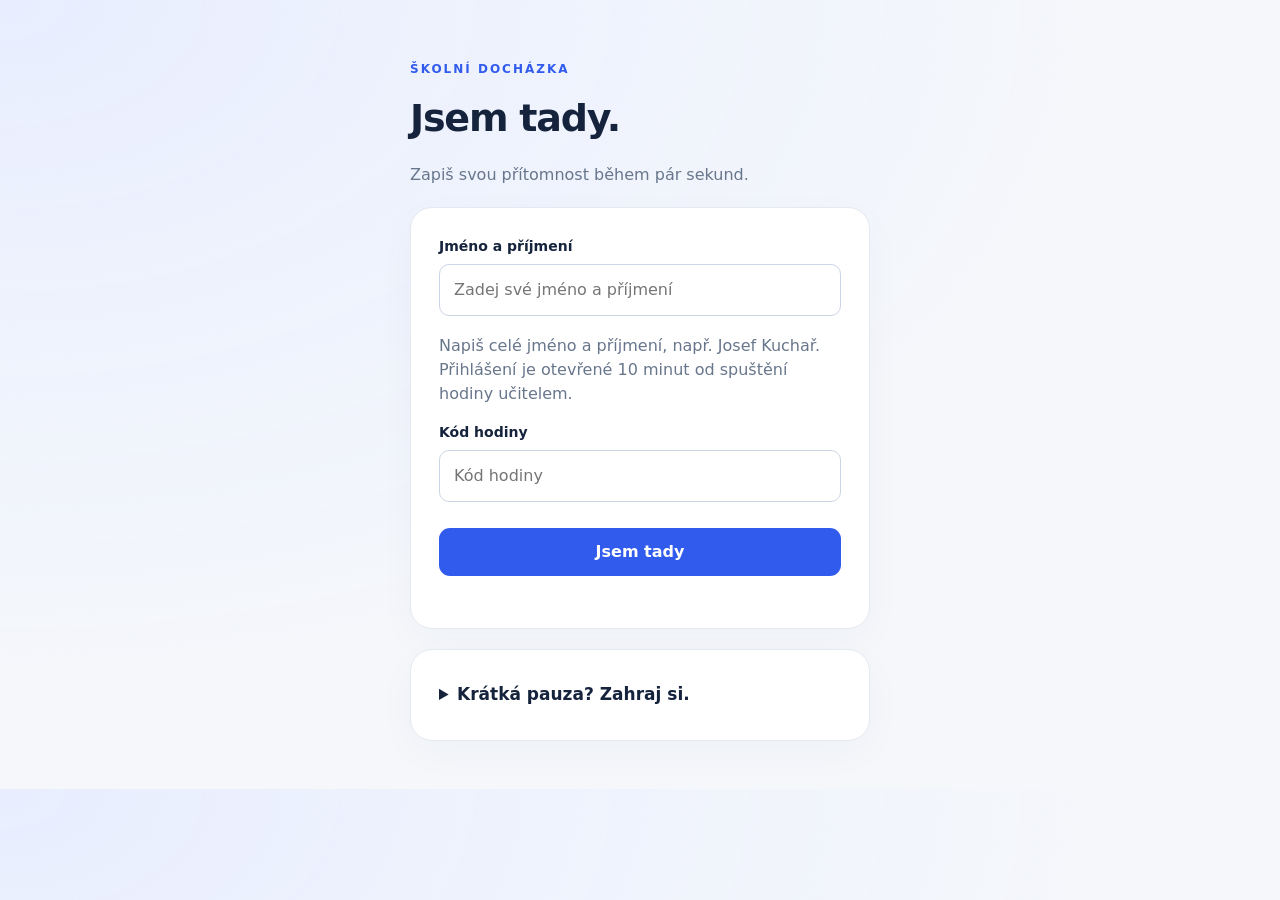
==== index.html @ fe0b7c7a "Add optional school IP restriction, teacher attendance edits, compact pagination and two more games" ====
<!DOCTYPE html>
<html lang="cs">
<head>
  <meta charset="UTF-8">
  <meta name="viewport" content="width=device-width, initial-scale=1.0">
  <title>Docházka</title>
  <link rel="stylesheet" href="/style.css">
  <style>body{max-width:500px}#btn{width:100%}</style>
</head>
<body>
  <p class="eyebrow">Školní docházka</p>
  <h1>Jsem tady.</h1>
  <p>Zapiš svou přítomnost během pár sekund.</p>
  <main class="card">
  
  <label for="name">Jméno a příjmení</label>
  <input type="text" id="name" placeholder="Zadej své jméno a příjmení" autocomplete="name" aria-describedby="name-help" required>
  <p id="name-help">Napiš celé jméno a příjmení, např. Josef Kuchař. Přihlášení je otevřené 10 minut od spuštění hodiny učitelem.</p>
  <label for="code">Kód hodiny</label>
  <input type="text" id="code" placeholder="Kód hodiny" required>
  <button id="btn" onclick="checkIn()">Jsem tady</button>
  
  <div id="message" role="status"></div>
  </main>

  <section class="card games-card">
    <details id="games-panel"><summary>Krátká pauza? Zahraj si.</summary>
      <p class="muted">Čtyři rychlé hry jen pro zábavu. Nejdřív nezapomeň zapsat docházku.</p>
      <div class="game-tabs" role="group" aria-label="Výběr minihry"><button id="reaction-tab" type="button" aria-pressed="true">⚡ Postřeh</button><button id="memory-tab" type="button" aria-pressed="false">🧩 Pexeso</button><button id="ttt-tab" type="button" aria-pressed="false">⭕ Piškvorky</button><button id="math-tab" type="button" aria-pressed="false">🔢 Počítání</button></div>
      <section id="reaction-game" aria-label="Postřeh">
        <p class="muted">Stiskni start. Počkej na zelenou a pak co nejrychleji klikni nebo stiskni mezerník na tlačítku.</p>
        <button id="reaction-target" class="reaction-target" type="button">Spustit postřeh</button>
        <p id="reaction-result" class="game-result" role="status">Jak rychlý máš postřeh?</p><p id="reaction-best" class="muted"></p>
      </section>
      <section id="memory-game" aria-label="Pexeso" hidden>
        <p class="muted">Najdi všech 6 dvojic. Zkus co nejméně tahů.</p>
        <div class="topbar"><p id="memory-score" class="muted" role="status"></p><button id="memory-reset" class="secondary" type="button">Nová hra</button></div>
        <div id="memory-board" class="memory-board"></div>
        <p id="memory-result" class="game-result" role="status"></p>
      </section>
      <section id="ttt-game" aria-label="Piškvorky" hidden>
        <p class="muted">Hraješ za X, počítač za O. Spoj tři značky v řadě, sloupci nebo diagonálně.</p>
        <p id="ttt-result" class="game-result" role="status">Jsi na tahu.</p>
        <div id="ttt-board" class="ttt-board" role="group" aria-label="Hrací pole piškvorek"></div>
        <button id="ttt-reset" class="secondary" type="button">Nové piškvorky</button>
      </section>
      <section id="math-game" aria-label="Počítání na čas" hidden>
        <p class="muted">Kolik příkladů zvládneš za 30 sekund? Sčítání, odčítání a malá násobilka.</p>
        <p id="math-score" class="math-game-score" role="status">Čas: 30 s · Body: 0</p>
        <button id="math-start" type="button">Spustit počítání</button>
        <div id="math-play" hidden><p id="math-question" class="math-question"></p><form id="math-form" class="math-form"><label for="math-answer" class="visually-hidden">Výsledek příkladu</label><input id="math-answer" type="number" inputmode="numeric" autocomplete="off" required><button type="submit">Odpovědět</button></form></div>
        <p id="math-result" class="game-result" role="status"></p>
      </section>
    </details>
  </section>
  <script src="/games.js" defer></script>
  <script>
    // Zkontroluj, jestli už se z tohoto počítače na aktuální kód zapsal
    function alreadyCheckedIn(code) {
      const saved = localStorage.getItem('dochazka_code');
      return saved === code.toUpperCase();
    }

    async function checkIn() {
      const name = document.getElementById('name').value.trim();
      const code = document.getElementById('code').value.trim().toUpperCase();
      const message = document.getElementById('message');
      const btn = document.getElementById('btn');

      if (!name || !code) {
        message.textContent = 'Vyplň jméno, příjmení a kód hodiny';
        message.style.color = 'red';
        return;
      }

      if (alreadyCheckedIn(code)) {
        message.textContent = 'Z tohoto počítače už jsi zapsán';
        message.style.color = 'orange';
        btn.disabled = true;
        return;
      }

      try {
        const res = await fetch('/api/checkin', {
          method: 'POST',
          headers: { 'Content-Type': 'application/json' },
          body: JSON.stringify({ name, code })
        });

        const data = await res.json();

        if (res.ok) {
          // Ulož, že z tohoto počítače už byl tento kód použit
          localStorage.setItem('dochazka_code', code);
          
          message.textContent = 'Úspěšně zapsáno!';
          message.style.color = 'green';
          btn.disabled = true;
        } else {
          message.textContent = data.error || 'Chyba';
          message.style.color = 'red';
        }
      } catch (err) {
        message.textContent = 'Chyba připojení';
        message.style.color = 'red';
      }
    }
  </script>
</body>
</html>
---- style.css ----
:root{color-scheme:light;--ink:#15233c;--muted:#68768c;--blue:#315bed;--line:#e4e9f2}*{box-sizing:border-box}body{font-family:Inter,system-ui,sans-serif;background:radial-gradient(ellipse at top left,#e8eeff,transparent 60%),#f5f7fb;color:var(--ink);max-width:920px;margin:0 auto;padding:48px 20px;line-height:1.5}h1{font-size:clamp(28px,5vw,38px);letter-spacing:-1.2px;margin:0 0 12px}h2{font-size:20px;margin:24px 0 16px}p{color:var(--muted)}.eyebrow{font-size:12px;font-weight:800;letter-spacing:2px;color:var(--blue);text-transform:uppercase}.card{background:#fff;border:1px solid var(--line);border-radius:22px;padding:28px;box-shadow:0 12px 40px #20356608;margin-top:20px}button{font:inherit;font-weight:650;padding:12px 20px;background:var(--blue);color:white;border:0;border-radius:11px;cursor:pointer;margin:8px 8px 8px 0;transition:background .15s}button:hover{background:#2547c5}button:disabled{background:#a7b2c8;cursor:wait}button.secondary{background:#edf1fa;color:var(--ink)}input{display:block;width:100%;font:inherit;padding:13px 14px;border:1px solid #ccd5e5;border-radius:10px;background:#fff;margin:7px 0 18px}input:focus{outline:3px solid #315bed25;border-color:var(--blue)}label{display:block;font-size:14px;font-weight:650;text-align:left}.muted{font-size:14px;color:var(--muted)}[hidden]{display:none!important}#auth-panel{max-width:480px;margin:24px auto}div#code{font-size:clamp(28px,6vw,44px);letter-spacing:5px;font-weight:800;color:var(--blue);overflow-wrap:anywhere;margin:12px 0}#countdown{display:inline-block;background:#edf2ff;color:#315bed;padding:8px 14px;border-radius:30px;font-weight:650;font-size:14px}table{width:100%;border-collapse:collapse;font-size:14px}th{text-transform:uppercase;font-size:11px;letter-spacing:1px;color:var(--muted);background:#f7f9fc}th,td{text-align:left;padding:14px 12px;border-bottom:1px solid var(--line)}.present{color:#087a52;font-weight:700}.absent{color:#8a6071}.table-wrap{overflow-x:auto}.topbar{display:flex;align-items:center;justify-content:space-between;gap:12px;flex-wrap:wrap}#message,#auth-message{margin-top:16px;font-weight:600}#error{color:#b91c1c}#invite-url{font-size:13px}a{color:var(--blue)}@media(max-width:520px){body{padding:24px 14px}.card{padding:20px;border-radius:16px}th,td{padding:12px 7px}button{max-width:100%}}
.stats{display:grid;grid-template-columns:repeat(3,minmax(0,1fr));gap:14px;margin-top:18px}.stat{padding:20px 24px;background:white;border:1px solid var(--line);border-radius:18px;display:flex;flex-direction:column;gap:4px}.stat span{font-size:13px;font-weight:650;color:var(--muted)}.stat strong{font-size:36px;line-height:1.3;letter-spacing:-1px}.stat small{font-size:12px;color:var(--muted)}.stat-green strong{color:#087a52}.stat-rose strong{color:#b6506c}.session-card{display:grid;grid-template-columns:1fr 1fr;gap:18px;align-items:center}.session-info .eyebrow{margin-top:0}.session-actions{padding-left:24px;border-left:1px solid var(--line)}.session-actions button{display:block}.session-actions .muted{font-size:12px}.session-card #error{grid-column:1/-1;margin:0}.attendance-progress{margin:24px 2px 0;font-size:13px;font-weight:650}progress{display:block;width:100%;height:9px;margin-top:10px;border:0;border-radius:20px;overflow:hidden;background:#e3e9f5;accent-color:var(--blue)}progress::-webkit-progress-bar{background:#e3e9f5;border-radius:20px}progress::-webkit-progress-value{background:var(--blue);border-radius:20px}progress::-moz-progress-bar{background:var(--blue)}summary{font-weight:700;cursor:pointer;padding:4px 0}details[open]>summary{margin-bottom:14px}#owner-tools{padding:16px 24px}.list-toolbar{display:flex;align-items:end;gap:16px;margin-top:24px;flex-wrap:wrap}.search-field{flex:1;min-width:180px}.search-field input{margin-bottom:0}.filters{display:flex;background:#f1f4fa;border-radius:12px;padding:4px;gap:2px}.filters button{background:transparent;color:var(--muted);margin:0;font-size:13px;padding:10px 13px;white-space:nowrap}.filters button[aria-pressed=true]{background:white;color:var(--blue);box-shadow:0 2px 6px #17284a12}.status-badge{padding:5px 10px;border-radius:20px;display:inline-block;font-size:12px;white-space:nowrap}.status-badge.present{background:#e7f7ef}.status-badge.absent{background:#fcf0f3}.empty-state{text-align:center;color:var(--muted);padding:32px}.game-tabs{display:flex;gap:8px;margin-bottom:12px}.game-tabs button{flex:1;background:#f1f4fa;color:var(--muted);margin-right:0;font-size:14px}.game-tabs button[aria-pressed=true]{background:var(--blue);color:white}.reaction-target{width:100%;min-height:120px;background:#edf1fa;color:var(--ink);font-size:18px;touch-action:manipulation}.reaction-target.waiting{background:#fff0dc;color:#925200}.reaction-target.ready{background:#078357;color:white}.reaction-target:focus-visible{outline:3px solid #315bed;outline-offset:3px}.game-result{font-weight:700;color:var(--ink)}.memory-board{display:grid;grid-template-columns:repeat(4,1fr);gap:8px}.memory-card{aspect-ratio:1;min-width:0;margin:0;padding:0;font-size:24px;background:#edf1fa;color:var(--blue);touch-action:manipulation}.memory-card.revealed{background:#e5ebff}.memory-card.matched{background:#e7f7ef;cursor:default;color:#087a52;opacity:1}.games-card summary{font-size:17px}.games-card .topbar button{font-size:12px}#result-count{font-size:12px}@media(max-width:600px){.stats{gap:8px}.stat{padding:14px 12px}.stat strong{font-size:28px}.stat small{display:none}.session-card{grid-template-columns:1fr}.session-actions{padding:0;border-left:0;border-top:1px solid var(--line)}.stat span{font-size:12px}.list-toolbar{gap:12px}.filters{width:100%}.filters button{flex:1}#last-updated{font-size:11px}}
.roster-number{display:inline-block;width:28px;font-size:11px;color:#8996ab;font-variant-numeric:tabular-nums}.roster-scroll{max-height:510px;border:1px solid var(--line);border-radius:12px}.roster-scroll th{position:sticky;top:0;z-index:1;background:#f3f6fc}.roster-scroll td{padding:8px 12px}.roster-scroll tr:nth-child(even){background:#fafbfe}.roster-scroll tr:hover{background:#f0f4ff}.roster-scroll td:first-child{font-weight:550}.roster-scroll button.status-badge{font:inherit;font-size:12px;font-weight:650;margin:0;padding:6px 12px;min-width:70px}.roster-scroll button.present:hover{background:#c7ecd9}.roster-scroll button.absent:hover{background:#f7dce5}.roster-scroll button:disabled{cursor:default;opacity:.65}.pagination{display:flex;align-items:center;justify-content:space-between;gap:12px;margin-top:14px;flex-wrap:wrap}.pagination label{display:flex;align-items:center;gap:8px;font-size:12px;color:var(--muted)}select{font:inherit;padding:8px;border:1px solid var(--line);border-radius:8px;background:white;color:var(--ink)}.pagination button{font-size:12px;padding:8px 10px}.checkbox-label{display:flex;align-items:flex-start;gap:10px;font-size:13px;font-weight:500}.checkbox-label input{width:18px;height:18px;flex-shrink:0;margin:2px 0}.network-address{display:flex;align-items:center;justify-content:space-between;gap:12px;border-top:1px solid var(--line)}.network-address code{overflow-wrap:anywhere;min-width:0}.network-address button{font-size:12px}.game-tabs{display:grid;grid-template-columns:1fr 1fr}.game-tabs button{margin:0}.ttt-board{display:grid;grid-template-columns:repeat(3,1fr);gap:8px;max-width:300px;margin:16px auto}.ttt-cell{aspect-ratio:1;font-size:32px;margin:0;padding:0;background:#edf1fa;color:var(--blue);touch-action:manipulation}.ttt-cell:disabled{background:#edf1fa;color:var(--blue);cursor:default}.ttt-cell.winner{background:#e7f7ef;color:#087a52}.math-question{font-size:32px;font-weight:750;color:var(--ink);text-align:center}.math-form{display:flex;gap:8px;align-items:center}.math-form input{margin:0;min-width:0}.math-form button{margin:0}.math-game-score{font-weight:650;color:var(--blue)}@media(max-width:520px){.roster-scroll td{padding:8px 7px;font-size:12px}.roster-number{width:21px}.roster-scroll th{font-size:10px;padding:10px 7px}.roster-scroll button.status-badge{min-width:62px;font-size:11px;padding:6px 8px}.pagination{gap:4px}.pagination button{margin-right:4px}.pagination #page-info{font-size:12px}}
.visually-hidden{position:absolute;width:1px;height:1px;padding:0;overflow:hidden;clip:rect(0,0,0,0);white-space:nowrap;border:0}
body.teacher-page{max-width:1100px;padding-top:26px}.teacher-page h1{font-size:clamp(25px,4vw,32px);margin-bottom:8px}.teacher-page>.eyebrow{margin-bottom:8px}.teacher-page>.eyebrow+h1+p{margin-top:0;font-size:14px}.teacher-page .stats{margin-top:10px}.teacher-page .stat{padding:13px 20px;gap:1px}.teacher-page .stat strong{font-size:29px}.teacher-page .card{margin-top:16px;padding:20px}.teacher-page .session-card{gap:10px}.teacher-page .session-actions p{margin-top:7px;margin-bottom:7px}.teacher-page div#code{font-size:34px;margin:5px 0}.teacher-page .attendance-progress{margin-top:16px}.teacher-page .list-toolbar{margin-top:16px}.teacher-page .topbar h2{margin:0 0 5px}.teacher-page #manual-status{font-size:12px}.teacher-page #network-tools,.teacher-page #owner-tools{padding:14px 20px}
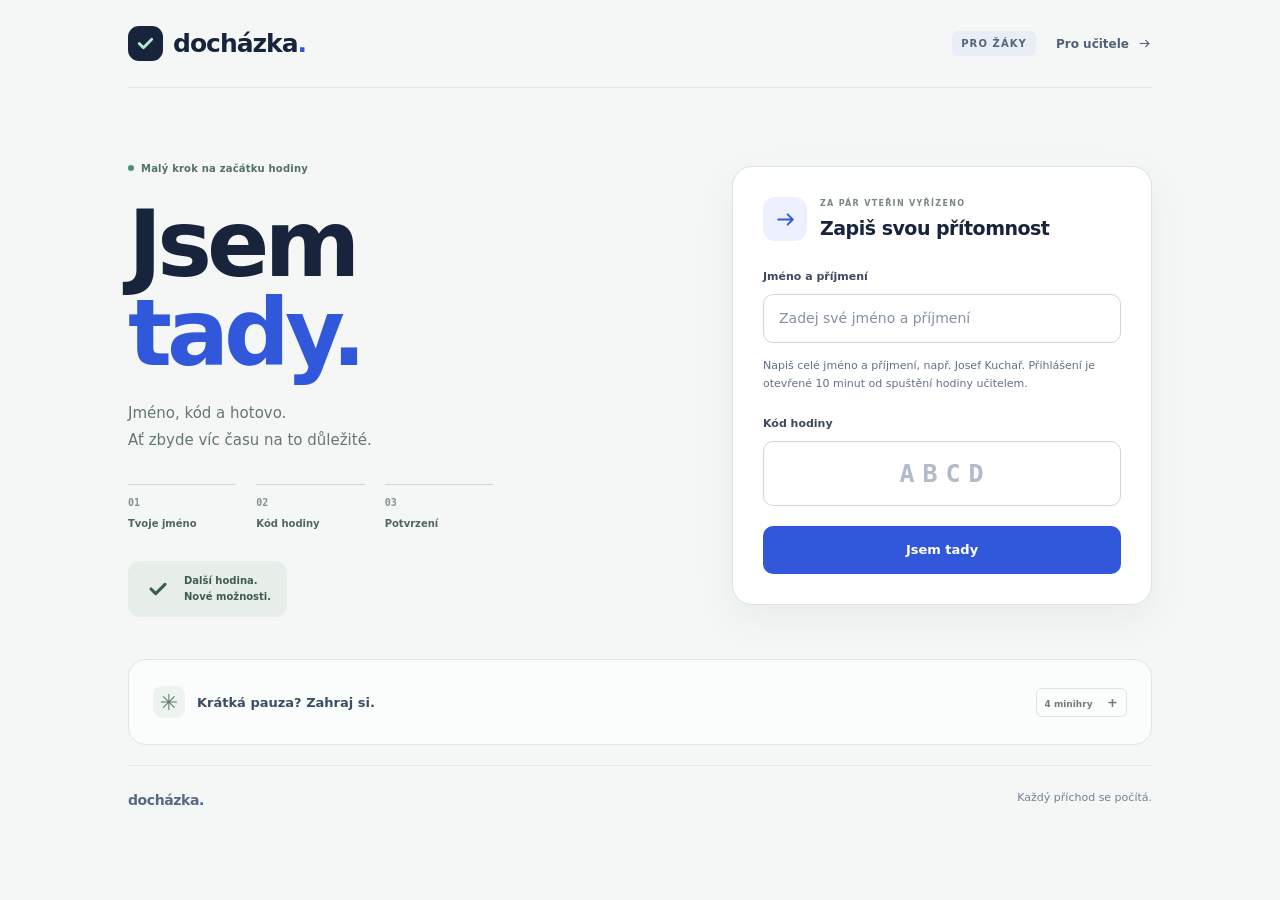
==== commit 8b7e0b28: "Redesign attendance pages with a compact teacher workspace and lightweight student layout" ====
--- a/index.html
+++ b/index.html
@@ -5,26 +5,33 @@
   <meta name="viewport" content="width=device-width, initial-scale=1.0">
   <title>Docházka</title>
   <link rel="stylesheet" href="/style.css">
-  <style>body{max-width:500px}#btn{width:100%}</style>
 </head>
-<body>
-  <p class="eyebrow">Školní docházka</p>
-  <h1>Jsem tady.</h1>
-  <p>Zapiš svou přítomnost během pár sekund.</p>
-  <main class="card">
+<body class="student-page">
+<header class="site-header"><a class="brand" href="/" aria-label="Docházka – úvod"><span class="brand-mark"><svg viewBox="0 0 24 24" fill="none" aria-hidden="true"><path d="m6 12 4 4 8-8" stroke="currentColor" stroke-width="2.7" stroke-linecap="round" stroke-linejoin="round"/></svg></span><span>docházka<span class="brand-dot">.</span></span></a><div class="header-meta"><span class="mode-tag">Pro žáky</span><a class="header-link" href="/admin">Pro učitele<svg viewBox="0 0 24 24" fill="none" aria-hidden="true"><path d="M5 12h14m-5-5 5 5-5 5" stroke="currentColor" stroke-width="1.8" stroke-linecap="round" stroke-linejoin="round"/></svg></a></div></header>
+  <div class="student-layout">
+  <section class="student-intro" aria-labelledby="student-title">
+    <span class="intro-label"><span aria-hidden="true"></span>Malý krok na začátku hodiny</span>
+    <h1 id="student-title">Jsem<br><span>tady.</span></h1>
+    <p>Jméno, kód a hotovo.<br> Ať zbyde víc času na to důležité.</p>
+    <ol class="checkin-steps" aria-label="Jak se zapsat"><li><span>01</span>Tvoje jméno</li><li><span>02</span>Kód hodiny</li><li><span>03</span>Potvrzení</li></ol>
+    <div class="intro-sign" aria-hidden="true"><svg viewBox="0 0 24 24" fill="none" aria-hidden="true"><path d="m6 12 4 4 8-8" stroke="currentColor" stroke-width="2.7" stroke-linecap="round" stroke-linejoin="round"/></svg><span>Další hodina.<br>Nové možnosti.</span></div>
+  </section>
+  <main class="card checkin-card" aria-label="Zápis docházky">
+  <div class="form-heading"><span class="form-icon" aria-hidden="true"><svg viewBox="0 0 24 24" fill="none" aria-hidden="true"><path d="M5 12h14m-5-5 5 5-5 5" stroke="currentColor" stroke-width="1.8" stroke-linecap="round" stroke-linejoin="round"/></svg></span><div><p class="eyebrow">Za pár vteřin vyřízeno</p><h2>Zapiš svou přítomnost</h2></div></div>
   
   <label for="name">Jméno a příjmení</label>
   <input type="text" id="name" placeholder="Zadej své jméno a příjmení" autocomplete="name" aria-describedby="name-help" required>
   <p id="name-help">Napiš celé jméno a příjmení, např. Josef Kuchař. Přihlášení je otevřené 10 minut od spuštění hodiny učitelem.</p>
   <label for="code">Kód hodiny</label>
-  <input type="text" id="code" placeholder="Kód hodiny" required>
+  <input type="text" id="code" placeholder="ABCD" autocapitalize="characters" spellcheck="false" required>
   <button id="btn" onclick="checkIn()">Jsem tady</button>
   
   <div id="message" role="status"></div>
   </main>
+  </div>
 
   <section class="card games-card">
-    <details id="games-panel"><summary>Krátká pauza? Zahraj si.</summary>
+    <details id="games-panel"><summary><span class="games-summary-title"><span class="games-symbol" aria-hidden="true">✳</span><span>Krátká pauza? Zahraj si.</span></span><span class="games-count">4 minihry</span></summary>
       <p class="muted">Čtyři rychlé hry jen pro zábavu. Nejdřív nezapomeň zapsat docházku.</p>
       <div class="game-tabs" role="group" aria-label="Výběr minihry"><button id="reaction-tab" type="button" aria-pressed="true">⚡ Postřeh</button><button id="memory-tab" type="button" aria-pressed="false">🧩 Pexeso</button><button id="ttt-tab" type="button" aria-pressed="false">⭕ Piškvorky</button><button id="math-tab" type="button" aria-pressed="false">🔢 Počítání</button></div>
       <section id="reaction-game" aria-label="Postřeh">
@@ -53,6 +60,7 @@
       </section>
     </details>
   </section>
+  <footer class="site-footer"><span>docházka<span class="brand-dot">.</span></span><span>Každý příchod se počítá.</span></footer>
   <script src="/games.js" defer></script>
   <script>
     // Zkontroluj, jestli už se z tohoto počítače na aktuální kód zapsal
--- a/style.css
+++ b/style.css
@@ -1,5 +1 @@
-:root{color-scheme:light;--ink:#15233c;--muted:#68768c;--blue:#315bed;--line:#e4e9f2}*{box-sizing:border-box}body{font-family:Inter,system-ui,sans-serif;background:radial-gradient(ellipse at top left,#e8eeff,transparent 60%),#f5f7fb;color:var(--ink);max-width:920px;margin:0 auto;padding:48px 20px;line-height:1.5}h1{font-size:clamp(28px,5vw,38px);letter-spacing:-1.2px;margin:0 0 12px}h2{font-size:20px;margin:24px 0 16px}p{color:var(--muted)}.eyebrow{font-size:12px;font-weight:800;letter-spacing:2px;color:var(--blue);text-transform:uppercase}.card{background:#fff;border:1px solid var(--line);border-radius:22px;padding:28px;box-shadow:0 12px 40px #20356608;margin-top:20px}button{font:inherit;font-weight:650;padding:12px 20px;background:var(--blue);color:white;border:0;border-radius:11px;cursor:pointer;margin:8px 8px 8px 0;transition:background .15s}button:hover{background:#2547c5}button:disabled{background:#a7b2c8;cursor:wait}button.secondary{background:#edf1fa;color:var(--ink)}input{display:block;width:100%;font:inherit;padding:13px 14px;border:1px solid #ccd5e5;border-radius:10px;background:#fff;margin:7px 0 18px}input:focus{outline:3px solid #315bed25;border-color:var(--blue)}label{display:block;font-size:14px;font-weight:650;text-align:left}.muted{font-size:14px;color:var(--muted)}[hidden]{display:none!important}#auth-panel{max-width:480px;margin:24px auto}div#code{font-size:clamp(28px,6vw,44px);letter-spacing:5px;font-weight:800;color:var(--blue);overflow-wrap:anywhere;margin:12px 0}#countdown{display:inline-block;background:#edf2ff;color:#315bed;padding:8px 14px;border-radius:30px;font-weight:650;font-size:14px}table{width:100%;border-collapse:collapse;font-size:14px}th{text-transform:uppercase;font-size:11px;letter-spacing:1px;color:var(--muted);background:#f7f9fc}th,td{text-align:left;padding:14px 12px;border-bottom:1px solid var(--line)}.present{color:#087a52;font-weight:700}.absent{color:#8a6071}.table-wrap{overflow-x:auto}.topbar{display:flex;align-items:center;justify-content:space-between;gap:12px;flex-wrap:wrap}#message,#auth-message{margin-top:16px;font-weight:600}#error{color:#b91c1c}#invite-url{font-size:13px}a{color:var(--blue)}@media(max-width:520px){body{padding:24px 14px}.card{padding:20px;border-radius:16px}th,td{padding:12px 7px}button{max-width:100%}}
-.stats{display:grid;grid-template-columns:repeat(3,minmax(0,1fr));gap:14px;margin-top:18px}.stat{padding:20px 24px;background:white;border:1px solid var(--line);border-radius:18px;display:flex;flex-direction:column;gap:4px}.stat span{font-size:13px;font-weight:650;color:var(--muted)}.stat strong{font-size:36px;line-height:1.3;letter-spacing:-1px}.stat small{font-size:12px;color:var(--muted)}.stat-green strong{color:#087a52}.stat-rose strong{color:#b6506c}.session-card{display:grid;grid-template-columns:1fr 1fr;gap:18px;align-items:center}.session-info .eyebrow{margin-top:0}.session-actions{padding-left:24px;border-left:1px solid var(--line)}.session-actions button{display:block}.session-actions .muted{font-size:12px}.session-card #error{grid-column:1/-1;margin:0}.attendance-progress{margin:24px 2px 0;font-size:13px;font-weight:650}progress{display:block;width:100%;height:9px;margin-top:10px;border:0;border-radius:20px;overflow:hidden;background:#e3e9f5;accent-color:var(--blue)}progress::-webkit-progress-bar{background:#e3e9f5;border-radius:20px}progress::-webkit-progress-value{background:var(--blue);border-radius:20px}progress::-moz-progress-bar{background:var(--blue)}summary{font-weight:700;cursor:pointer;padding:4px 0}details[open]>summary{margin-bottom:14px}#owner-tools{padding:16px 24px}.list-toolbar{display:flex;align-items:end;gap:16px;margin-top:24px;flex-wrap:wrap}.search-field{flex:1;min-width:180px}.search-field input{margin-bottom:0}.filters{display:flex;background:#f1f4fa;border-radius:12px;padding:4px;gap:2px}.filters button{background:transparent;color:var(--muted);margin:0;font-size:13px;padding:10px 13px;white-space:nowrap}.filters button[aria-pressed=true]{background:white;color:var(--blue);box-shadow:0 2px 6px #17284a12}.status-badge{padding:5px 10px;border-radius:20px;display:inline-block;font-size:12px;white-space:nowrap}.status-badge.present{background:#e7f7ef}.status-badge.absent{background:#fcf0f3}.empty-state{text-align:center;color:var(--muted);padding:32px}.game-tabs{display:flex;gap:8px;margin-bottom:12px}.game-tabs button{flex:1;background:#f1f4fa;color:var(--muted);margin-right:0;font-size:14px}.game-tabs button[aria-pressed=true]{background:var(--blue);color:white}.reaction-target{width:100%;min-height:120px;background:#edf1fa;color:var(--ink);font-size:18px;touch-action:manipulation}.reaction-target.waiting{background:#fff0dc;color:#925200}.reaction-target.ready{background:#078357;color:white}.reaction-target:focus-visible{outline:3px solid #315bed;outline-offset:3px}.game-result{font-weight:700;color:var(--ink)}.memory-board{display:grid;grid-template-columns:repeat(4,1fr);gap:8px}.memory-card{aspect-ratio:1;min-width:0;margin:0;padding:0;font-size:24px;background:#edf1fa;color:var(--blue);touch-action:manipulation}.memory-card.revealed{background:#e5ebff}.memory-card.matched{background:#e7f7ef;cursor:default;color:#087a52;opacity:1}.games-card summary{font-size:17px}.games-card .topbar button{font-size:12px}#result-count{font-size:12px}@media(max-width:600px){.stats{gap:8px}.stat{padding:14px 12px}.stat strong{font-size:28px}.stat small{display:none}.session-card{grid-template-columns:1fr}.session-actions{padding:0;border-left:0;border-top:1px solid var(--line)}.stat span{font-size:12px}.list-toolbar{gap:12px}.filters{width:100%}.filters button{flex:1}#last-updated{font-size:11px}}
-.roster-number{display:inline-block;width:28px;font-size:11px;color:#8996ab;font-variant-numeric:tabular-nums}.roster-scroll{max-height:510px;border:1px solid var(--line);border-radius:12px}.roster-scroll th{position:sticky;top:0;z-index:1;background:#f3f6fc}.roster-scroll td{padding:8px 12px}.roster-scroll tr:nth-child(even){background:#fafbfe}.roster-scroll tr:hover{background:#f0f4ff}.roster-scroll td:first-child{font-weight:550}.roster-scroll button.status-badge{font:inherit;font-size:12px;font-weight:650;margin:0;padding:6px 12px;min-width:70px}.roster-scroll button.present:hover{background:#c7ecd9}.roster-scroll button.absent:hover{background:#f7dce5}.roster-scroll button:disabled{cursor:default;opacity:.65}.pagination{display:flex;align-items:center;justify-content:space-between;gap:12px;margin-top:14px;flex-wrap:wrap}.pagination label{display:flex;align-items:center;gap:8px;font-size:12px;color:var(--muted)}select{font:inherit;padding:8px;border:1px solid var(--line);border-radius:8px;background:white;color:var(--ink)}.pagination button{font-size:12px;padding:8px 10px}.checkbox-label{display:flex;align-items:flex-start;gap:10px;font-size:13px;font-weight:500}.checkbox-label input{width:18px;height:18px;flex-shrink:0;margin:2px 0}.network-address{display:flex;align-items:center;justify-content:space-between;gap:12px;border-top:1px solid var(--line)}.network-address code{overflow-wrap:anywhere;min-width:0}.network-address button{font-size:12px}.game-tabs{display:grid;grid-template-columns:1fr 1fr}.game-tabs button{margin:0}.ttt-board{display:grid;grid-template-columns:repeat(3,1fr);gap:8px;max-width:300px;margin:16px auto}.ttt-cell{aspect-ratio:1;font-size:32px;margin:0;padding:0;background:#edf1fa;color:var(--blue);touch-action:manipulation}.ttt-cell:disabled{background:#edf1fa;color:var(--blue);cursor:default}.ttt-cell.winner{background:#e7f7ef;color:#087a52}.math-question{font-size:32px;font-weight:750;color:var(--ink);text-align:center}.math-form{display:flex;gap:8px;align-items:center}.math-form input{margin:0;min-width:0}.math-form button{margin:0}.math-game-score{font-weight:650;color:var(--blue)}@media(max-width:520px){.roster-scroll td{padding:8px 7px;font-size:12px}.roster-number{width:21px}.roster-scroll th{font-size:10px;padding:10px 7px}.roster-scroll button.status-badge{min-width:62px;font-size:11px;padding:6px 8px}.pagination{gap:4px}.pagination button{margin-right:4px}.pagination #page-info{font-size:12px}}
-.visually-hidden{position:absolute;width:1px;height:1px;padding:0;overflow:hidden;clip:rect(0,0,0,0);white-space:nowrap;border:0}
-body.teacher-page{max-width:1100px;padding-top:26px}.teacher-page h1{font-size:clamp(25px,4vw,32px);margin-bottom:8px}.teacher-page>.eyebrow{margin-bottom:8px}.teacher-page>.eyebrow+h1+p{margin-top:0;font-size:14px}.teacher-page .stats{margin-top:10px}.teacher-page .stat{padding:13px 20px;gap:1px}.teacher-page .stat strong{font-size:29px}.teacher-page .card{margin-top:16px;padding:20px}.teacher-page .session-card{gap:10px}.teacher-page .session-actions p{margin-top:7px;margin-bottom:7px}.teacher-page div#code{font-size:34px;margin:5px 0}.teacher-page .attendance-progress{margin-top:16px}.teacher-page .list-toolbar{margin-top:16px}.teacher-page .topbar h2{margin:0 0 5px}.teacher-page #manual-status{font-size:12px}.teacher-page #network-tools,.teacher-page #owner-tools{padding:14px 20px}
+:root{color-scheme:light;--ink:#17243b;--muted:#617089;--blue:#3158da;--blue-soft:#edf1ff;--line:#e3e8ef;--surface:#fff;--green:#14664a;--green-soft:#e8f5ee;--rose:#945269;--rose-soft:#faedf1;--radius:18px}*{box-sizing:border-box}body{margin:0 auto;padding:0 28px;font-family:ui-sans-serif,system-ui,-apple-system,BlinkMacSystemFont,"Segoe UI",sans-serif;color:var(--ink);background:#f4f6fa;line-height:1.5;-webkit-font-smoothing:antialiased}[hidden]{display:none!important}a{color:var(--blue);text-decoration:none}button,input,select{font:inherit}button,a,input,select,summary{-webkit-tap-highlight-color:transparent}button{display:inline-flex;align-items:center;justify-content:center;gap:7px;min-height:42px;padding:10px 16px;border:1px solid transparent;border-radius:10px;background:var(--blue);color:white;font-size:13px;font-weight:650;cursor:pointer;transition:background-color .12s,border-color .12s}button:hover{background:#2648bd}button:disabled{opacity:.5;cursor:default}button.secondary{background:#f3f5f9;border-color:var(--line);color:#42516b}button.secondary:hover{background:#e9eef7;border-color:#ccd5e4}button:focus-visible,a:focus-visible,summary:focus-visible,select:focus-visible{outline:3px solid #647fe0;outline-offset:3px}input:focus-visible{outline:3px solid #3158da20;border-color:var(--blue)}input{display:block;width:100%;min-width:0;padding:13px 15px;border:1px solid #cdd6e3;border-radius:10px;background:#fbfcfe;color:var(--ink);margin:8px 0 18px;outline:none;transition:border-color .12s}input::placeholder{color:#8490a3}label{display:block;font-size:13px;font-weight:650;color:#3c4960}select{padding:7px 28px 7px 10px;border:1px solid var(--line);border-radius:8px;color:var(--ink);background:white;min-height:38px}h1,h2,p{margin:0}h1{font-size:30px;line-height:1.2;font-weight:750;letter-spacing:-1px}h2{font-size:18px;line-height:1.4;letter-spacing:-.4px}p{color:var(--muted)}.muted{font-size:12px;color:var(--muted)}.eyebrow{text-transform:uppercase;letter-spacing:1.6px;font-size:10px;font-weight:750;color:var(--blue);margin-bottom:7px}.card{background:var(--surface);border:1px solid var(--line);border-radius:var(--radius);padding:22px;box-shadow:0 3px 5px #18325203,0 14px 36px #18325203}.topbar{display:flex;align-items:center;justify-content:space-between;gap:12px;flex-wrap:wrap}.site-header{height:88px;display:flex;align-items:center;justify-content:space-between;gap:16px;border-bottom:1px solid var(--line)}.brand{min-height:44px;display:inline-flex;align-items:center;gap:10px;color:var(--ink);font-size:25px;font-weight:800;letter-spacing:-1px}.brand-dot{color:var(--blue)}.brand-mark{display:grid;place-items:center;width:35px;height:35px;border-radius:11px;background:var(--ink);color:#b0edd1}.brand-mark svg{width:25px;height:25px}.header-meta{display:flex;align-items:center;gap:20px}.mode-tag{padding:5px 9px;background:#e9edf5;color:#56647a;border-radius:6px;font-size:10px;font-weight:700;letter-spacing:1.1px;text-transform:uppercase}.header-link{min-height:44px;display:inline-flex;align-items:center;gap:8px;color:#526078;font-size:12px;font-weight:600}.header-link svg{width:15px;height:15px}.header-link:hover{color:var(--blue)}.page-heading{display:flex;justify-content:space-between;align-items:center;gap:16px;margin:28px 0 12px}.page-heading h1{margin-bottom:8px}.page-heading>div>p:last-child{font-size:13px}.heading-stamp{color:#738099;font-size:12px}.heading-stamp span{display:inline-block;margin-left:10px;color:var(--blue)}.site-footer{display:flex;justify-content:space-between;gap:14px;color:#718097;font-size:11px;padding:24px 0;margin-top:20px;border-top:1px solid var(--line)}.site-footer>span:first-child{font-size:14px;font-weight:750;color:#586981;letter-spacing:-.4px}.teacher-page{max-width:1256px}#dashboard{display:grid;grid-template-columns:minmax(0,1fr) 292px;gap:16px;align-items:start}.account-bar{grid-column:1/-1;min-height:35px}.account-bar #signed-in{font-size:11px}.account-bar #logout{min-height:32px;padding:5px 11px;font-size:11px;background:transparent}.stats{grid-column:1/-1;display:grid;grid-template-columns:repeat(3,minmax(0,1fr));gap:16px}.stat{position:relative;display:grid;grid-template-columns:1fr auto;align-items:center;gap:4px;padding:16px 20px;background:white;border:1px solid var(--line);border-radius:14px}.stat>span{display:flex;align-items:center;gap:7px;font-size:12px;font-weight:650;color:#48566c}.stat strong{grid-column:2;grid-row:1/span 2;font-size:35px;line-height:1;letter-spacing:-1px;font-variant-numeric:tabular-nums;font-weight:750}.stat small{font-size:11px;color:#748198}.stat-green strong{color:var(--green)}.stat-rose strong{color:var(--rose)}.metric-dot{width:6px;height:6px;border-radius:50%;display:inline-block;background:#5e7de0}.present-dot{background:#27845f}.absent-dot{background:#b96b84}.session-card{grid-column:2;grid-row:3;background:#182a45;color:white;border:0;padding:24px;border-radius:16px;box-shadow:0 8px 22px #182a4510}.session-card .eyebrow{color:#a9c1e9;font-size:9px;letter-spacing:1.5px}.session-card .muted{color:#bac8dd;font-size:11px}.session-info>span.muted{display:block}div#code{font-family:ui-monospace,SFMono-Regular,Consolas,monospace;font-size:36px;letter-spacing:4px;color:white;font-weight:650;line-height:1.3;margin:12px 0;overflow-wrap:anywhere}.session-card button{width:100%;margin-top:8px}.session-card button.secondary{background:#263b59;border-color:#40516c;color:#e3ebf9}.session-card button.secondary:hover{background:#314b70}.session-card #copy-code{width:auto;min-height:32px;padding:5px 10px;font-size:11px}.session-card #copy-status{font-size:10px;display:block;margin-top:4px}.session-actions{border-top:1px solid #3b4b64;margin-top:18px;padding-top:16px}#countdown{display:block;color:#d8e4f8;font-size:12px;font-weight:650;font-variant-numeric:tabular-nums;margin-bottom:10px}#start-session{background:#b1efd1;color:#163e2d}#start-session:hover{background:#d0f9e4}.session-actions>.muted{margin-top:12px;line-height:1.6}.session-actions #extend-status:empty,#error:empty,#copy-status:empty{display:none}.session-actions #extend-status{font-size:11px;color:#b1efd1}#error{color:#b32643;font-size:12px;margin-top:12px}.session-card #error{color:#ffbbbf}.attendance-progress{grid-column:2;grid-row:4;padding:18px;background:white;border:1px solid var(--line);border-radius:14px}.attendance-progress .topbar{gap:8px}.attendance-progress #progress-label{font-size:12px;font-weight:650}.attendance-progress #last-updated{font-size:10px}progress{display:block;width:100%;height:6px;border:0;overflow:hidden;border-radius:8px;margin-top:13px;background:#e7edf6;accent-color:var(--blue)}progress::-webkit-progress-bar{background:#e7edf6}progress::-webkit-progress-value{background:var(--blue);border-radius:8px}progress::-moz-progress-bar{background:var(--blue)}.roster-card{grid-column:1;grid-row:3/span 4;min-width:0;padding:22px}.roster-heading{padding-bottom:20px;border-bottom:1px solid var(--line)}.roster-heading .muted{font-size:11px}.roster-heading h2{font-size:20px;margin-bottom:5px}.roster-heading .eyebrow{font-size:9px;margin-bottom:5px}#export-csv{min-height:36px;font-size:11px}.list-toolbar{display:flex;align-items:flex-end;gap:12px;margin-top:18px}.search-field{flex:1;min-width:0}.search-field label{font-size:11px}.search-field input{margin-bottom:0;padding:11px 12px;font-size:12px;min-height:40px}.filters{display:flex;gap:2px;padding:3px;background:#f0f3f9;border:1px solid #e7ebf3;border-radius:10px}.filters button{font-size:11px;padding:7px 10px;min-height:34px;border:0;background:transparent;color:#6c7890;white-space:nowrap}.filters button[aria-pressed=true]{background:white;color:var(--blue);box-shadow:0 1px 4px #263e7010}.filters button:hover{color:var(--blue)}#result-count{font-size:10px;margin:14px 0 5px}#manual-status{font-size:10px;margin-bottom:12px;min-height:15px}.table-wrap{overflow:auto}.roster-scroll{max-height:640px;border:1px solid var(--line);border-radius:10px}.roster-scroll:focus-visible{outline:2px solid #647fe0;outline-offset:3px}table{width:100%;border-collapse:collapse;text-align:left;font-size:12px}th{position:sticky;top:0;z-index:1;padding:11px 12px;background:#f3f6fa;color:#64718a;text-transform:uppercase;letter-spacing:1px;font-size:9px;font-weight:650;white-space:nowrap}td{padding:9px 12px;border-top:1px solid #ecf0f5}td:first-child{font-weight:600}td:last-child{color:var(--muted);font-size:11px;font-variant-numeric:tabular-nums;white-space:nowrap}.roster-scroll tr:nth-child(even){background:#fafbfd}.roster-scroll tr:hover{background:#f5f7fc}.roster-number{display:inline-block;width:27px;color:#929eb0;font-size:10px;font-weight:500;font-variant-numeric:tabular-nums}.status-badge{min-width:68px;min-height:30px;padding:4px 10px;font-size:10px;font-weight:650;border-radius:6px;white-space:nowrap}.present{background:var(--green-soft);color:var(--green)}.present:hover{background:#d0edde}.absent{background:var(--rose-soft);color:var(--rose)}.absent:hover{background:#f4dbe4}.empty-state{padding:36px 16px;text-align:center;font-weight:400!important;color:var(--muted)}.pagination{display:flex;justify-content:space-between;align-items:center;flex-wrap:wrap;gap:10px;padding-top:16px}.pagination label{display:flex;align-items:center;gap:8px;font-size:10px;color:var(--muted)}.pagination select{font-size:10px;min-height:34px}.pagination>div{display:flex;align-items:center;gap:7px}.pagination button{font-size:10px;min-height:34px;padding:6px 9px}.pagination #page-info{font-size:10px;font-variant-numeric:tabular-nums}#owner-tools,#network-tools{grid-column:2;box-shadow:none;padding:16px;border-radius:12px}#owner-tools{grid-row:5}#network-tools{grid-row:6}summary{min-height:44px;align-content:center;cursor:pointer;font-size:12px;font-weight:650;color:#3b4c65}summary::marker{color:#7d8ca1}details[open]>summary{margin-bottom:15px}details p.muted{font-size:11px;line-height:1.65;margin:12px 0}details button{font-size:11px}#network-badge{display:block;font-size:10px;margin-top:5px}#invite-url{font-size:11px;margin-bottom:0}#invite-message,#network-message{font-size:11px;margin-top:10px;color:var(--green)}.checkbox-label{display:flex;align-items:flex-start;gap:8px;font-size:11px;font-weight:450;line-height:1.6}.checkbox-label input{width:17px;height:17px;min-width:17px;margin:2px 0;accent-color:var(--blue)}#network-tools button{width:100%;margin-top:8px}.network-address{padding:8px 0;border-top:1px solid var(--line)}.network-address code{font-size:11px;overflow-wrap:anywhere}.network-address button{min-height:30px}#auth-panel{max-width:400px;margin:40px auto 60px;padding:32px}#auth-panel h2{font-size:23px;margin:18px 0 8px}#auth-help{margin-bottom:24px}#auth-submit{width:100%;margin-top:4px}.auth-symbol{display:grid;place-items:center;width:46px;height:46px;border-radius:14px;background:var(--blue-soft);color:var(--blue)}.auth-symbol svg{width:30px;height:30px}#auth-message,#message{font-size:13px;font-weight:600;margin-top:16px}#auth-message:empty,#message:empty{display:none}.student-page{max-width:1080px;background:#f4f7f6}.student-page .site-header{border-color:#dfe8e4}.student-layout{display:grid;grid-template-columns:minmax(0,1fr) minmax(0,420px);gap:60px;align-items:center;margin:56px 0 32px}.student-intro{position:relative;padding:10px 0}.intro-label{display:inline-flex;align-items:center;gap:7px;font-size:10px;font-weight:650;color:#527162;letter-spacing:.2px}.intro-label>span{width:6px;height:6px;background:#479277;border-radius:50%}.student-intro h1{font-size:clamp(64px,8vw,92px);font-weight:800;letter-spacing:-5px;line-height:.97;margin:22px 0}.student-intro h1>span{color:var(--blue)}.student-intro>p{font-size:15px;color:#65776e;line-height:1.8}.checkin-steps{list-style:none;display:flex;padding:0;margin:30px 0;gap:20px;max-width:365px}.checkin-steps li{flex:1;padding-top:10px;border-top:1px solid #cddbd3;font-size:10px;font-weight:600;color:#53665c;white-space:nowrap}.checkin-steps li>span{display:block;font-family:ui-monospace,monospace;color:#82948a;font-size:10px;margin-bottom:6px}.intro-sign{display:inline-flex;gap:12px;align-items:center;background:#e7eee9;padding:12px 16px;border-radius:12px;color:#3d5d4c}.intro-sign>svg{width:28px;height:28px}.intro-sign>span{font-size:10px;font-weight:550;line-height:1.6}.checkin-card{padding:30px;border-color:#dce5e0;border-radius:20px;box-shadow:0 14px 40px #264f3810}.form-heading{display:flex;align-items:center;gap:13px;margin-bottom:28px}.form-heading .eyebrow{font-size:8px;letter-spacing:1.3px;color:#76877c;margin-bottom:5px}.form-heading h2{font-size:19px;letter-spacing:-.5px}.form-icon{display:grid;place-items:center;background:var(--blue-soft);color:var(--blue);height:44px;width:44px;flex-shrink:0;border-radius:12px}.form-icon svg{width:25px;height:25px}.checkin-card label{font-size:11px}.checkin-card input{font-size:14px;background:white;margin-bottom:14px;min-height:48px}.checkin-card input#code{font-family:ui-monospace,SFMono-Regular,Consolas,monospace;text-align:center;text-transform:uppercase;letter-spacing:8px;font-size:25px;font-weight:650;min-height:64px;padding-left:22px;margin:8px 0 20px}.checkin-card input#code::placeholder{color:#b0baca}.checkin-card #name-help{font-size:11px;line-height:1.7;margin:0 0 22px}.checkin-card #btn{width:100%;min-height:48px;font-size:13px}.games-card{margin:0 0 12px;background:#fbfdfc;border-color:#dde6e1;box-shadow:none;padding:20px 24px}.games-card summary{display:flex;justify-content:space-between;align-items:center;gap:15px;list-style:none}.games-card summary::-webkit-details-marker{display:none}.games-summary-title{display:flex;align-items:center;gap:12px;font-size:13px}.games-symbol{display:grid;place-items:center;width:32px;height:32px;color:#617d6d;background:#edf3ef;border-radius:9px;font-size:22px;font-weight:400}.games-count{border:1px solid #dce5df;border-radius:6px;padding:4px 8px;color:#6d7f74;font-size:9px;white-space:nowrap}.games-count::after{content:' +';margin-left:10px;font-size:13px}.games-card details[open] .games-count::after{content:' −'}.games-card details[open]>summary{padding-bottom:17px;border-bottom:1px solid #e3ebe6;margin-bottom:18px}.games-card details>p,.games-card details>section{max-width:460px;margin-left:auto;margin-right:auto}.game-tabs{display:grid;grid-template-columns:repeat(4,minmax(0,1fr));gap:6px;max-width:460px;margin:18px auto 22px;padding:4px;background:#edf2ef;border-radius:12px}.game-tabs button{min-width:0;min-height:40px;font-size:11px;padding:8px 6px;background:transparent;color:#62746a;border:0;border-radius:8px}.game-tabs button[aria-pressed=true]{background:white;color:var(--blue);box-shadow:0 1px 5px #1a3b2310}.game-tabs button:hover{color:var(--blue)}.games-card section>.muted{font-size:12px;line-height:1.65;margin:12px 0}.games-card section button{min-height:44px}.games-card .topbar{margin:15px 0}.reaction-target{width:100%;min-height:135px!important;font-size:19px;font-weight:650;background:#edf1fa;color:var(--ink);border-radius:14px;touch-action:manipulation}.reaction-target:hover{background:#e1e8f8}.reaction-target.waiting{background:#fff0d5;color:#8c580c}.reaction-target.ready{background:#087b51;color:white}.game-result{font-size:14px;font-weight:650;color:var(--ink);margin:16px 0}.memory-board{display:grid;grid-template-columns:repeat(4,minmax(0,1fr));gap:8px}.memory-card{aspect-ratio:1;min-width:0;font-size:25px;padding:0;background:#edf1f8;color:var(--blue);touch-action:manipulation}.memory-card:hover{background:#e1e8f5}.memory-card.revealed{background:#e5ebff}.memory-card.matched{background:var(--green-soft);color:var(--green);opacity:1;cursor:default}.ttt-board{display:grid;grid-template-columns:repeat(3,1fr);gap:8px;max-width:290px;margin:18px auto}.ttt-cell{aspect-ratio:1;font-size:33px;padding:0;background:#edf1f8;color:var(--blue);touch-action:manipulation}.ttt-cell:hover{background:#e1e8f5}.ttt-cell:disabled{background:#edf1f8;color:var(--blue);opacity:1}.ttt-cell.winner{background:var(--green-soft);color:var(--green)}.math-question{text-align:center;font-size:34px;font-weight:750;letter-spacing:-1px;color:var(--ink);margin:24px 0}.math-form{display:flex;gap:8px;align-items:center}.math-form input{margin:0}.math-game-score{color:var(--blue);font-size:14px;font-weight:650;margin:15px 0}.visually-hidden{position:absolute;width:1px;height:1px;padding:0;overflow:hidden;clip:rect(0,0,0,0);white-space:nowrap;border:0}@media(max-width:1000px){body{padding:0 22px}#dashboard{grid-template-columns:minmax(0,1fr) 260px;gap:12px}.roster-card{padding:18px}.session-card{padding:20px}.list-toolbar{flex-wrap:wrap}.search-field{flex-basis:100%}.filters{width:100%}.filters button{flex:1}.student-layout{gap:35px}.student-intro h1{font-size:78px}.stat{padding:14px 16px}.stat strong{font-size:30px}}@media(max-width:760px){.teacher-page{max-width:660px}#dashboard{display:flex;flex-direction:column;gap:14px}#dashboard>*{width:100%}.stats{gap:10px}.stat{display:flex;align-items:flex-start;flex-direction:column;padding:14px}.stat strong{font-size:30px;order:1;margin-top:3px}.stat small{display:none}.session-card{display:grid;grid-template-columns:1fr 1fr;gap:18px;padding:20px}.session-actions{border-top:0;border-left:1px solid #40516c;margin:0;padding:0 0 0 18px}.session-card #error{grid-column:1/-1;margin:0}.attendance-progress{padding:14px 18px}.attendance-progress .topbar{flex-wrap:nowrap}.roster-card{padding:20px}.list-toolbar{flex-wrap:nowrap}.search-field{flex-basis:auto}.filters{width:auto}.page-heading{margin-top:24px}.heading-stamp{display:none}.site-header{height:72px}.student-layout{grid-template-columns:minmax(0,1fr) minmax(0,360px);gap:24px;margin-top:35px}.student-intro h1{font-size:64px;letter-spacing:-3px}.student-intro>p{font-size:12px}.intro-label{font-size:9px}.checkin-steps{gap:12px}.intro-sign{padding:9px 12px}.checkin-card{padding:24px}.form-heading{gap:9px}.form-heading h2{font-size:17px}.form-icon{width:36px;height:36px}.form-heading .eyebrow{font-size:7px}.checkin-steps li{font-size:9px}}@media(max-width:600px){.account-bar #logout{min-height:44px}body{padding:0 16px}.header-meta{gap:10px}.mode-tag{display:none}.brand{font-size:22px}.brand-mark{width:31px;height:31px;border-radius:9px}.header-link{font-size:11px}.page-heading h1{font-size:26px}.page-heading>div>p:last-child{font-size:12px}.student-page{max-width:480px}.student-layout{display:block;margin:28px 0 22px}.student-intro{padding:0;margin-bottom:25px}.student-intro h1{font-size:52px;letter-spacing:-2.5px;margin:13px 0 10px}.student-intro h1 br{display:none}.student-intro h1 br::after{content:' '}.student-intro h1>span{margin-left:10px}.student-intro>p{font-size:13px}.student-intro>p br{display:none}.checkin-steps,.intro-sign{display:none}.checkin-card{padding:25px}.form-heading{margin-bottom:25px;gap:11px}.form-heading h2{font-size:19px}.form-icon{height:42px;width:42px}.form-heading .eyebrow{font-size:8px}.games-card{padding:18px}.games-summary-title{font-size:12px;gap:9px}.games-symbol{width:28px;height:28px;font-size:19px}.games-count{font-size:8px;padding:4px 6px}.games-count::after{margin-left:5px}.game-tabs{grid-template-columns:repeat(2,1fr)}.game-tabs button{font-size:12px;min-height:44px}.stats{gap:8px}.stat{padding:12px 10px}.stat>span{font-size:10px;gap:5px;white-space:nowrap}.stat strong{font-size:29px}.metric-dot{width:5px;height:5px}.session-card{grid-template-columns:1fr 1.1fr;gap:12px;padding:18px}div#code{font-size:24px;letter-spacing:1.5px}.session-card .eyebrow{font-size:8px;letter-spacing:.9px}.session-info>.muted{font-size:10px}.session-card button{font-size:10px;min-height:44px;padding:8px}.session-actions{padding-left:12px}#countdown{font-size:11px}.session-actions>.muted{font-size:10px}.roster-card{padding:16px}.roster-heading{gap:8px;padding-bottom:14px}.roster-heading h2{font-size:18px}.roster-heading .muted{font-size:9px}#export-csv{font-size:10px;padding:8px;min-height:40px}.list-toolbar{flex-wrap:wrap;gap:12px;margin-top:14px}.search-field{flex-basis:100%}.filters{width:100%}.filters button{min-height:44px}.roster-scroll th{font-size:8px;padding:10px 7px;letter-spacing:.5px}.roster-scroll td{padding:8px 7px;font-size:12px}.roster-scroll td:last-child{font-size:11px}.roster-number{width:21px;font-size:9px}.status-badge{min-width:61px;min-height:44px;font-size:11px;padding:4px 8px}.pagination{gap:12px}.pagination button,.pagination select{min-height:44px}.pagination>div{gap:5px}.pagination label{font-size:9px}.pagination button{font-size:9px;padding:6px 8px}#auth-panel{padding:26px;margin:28px auto 45px}.site-footer{font-size:10px;margin-top:24px;padding:20px 0}.site-footer>span:first-child{font-size:12px}}@media(max-width:360px){body{padding:0 12px}.session-card{display:block}.session-actions{border-left:0;border-top:1px solid #40516c;margin-top:16px;padding:14px 0 0}.checkin-card{padding:20px}.games-count{display:none}.roster-number{display:none}.roster-card{padding:12px}.roster-scroll th,.roster-scroll td{padding-left:5px;padding-right:5px}.pagination>div{width:100%;justify-content:space-between}}@media(prefers-reduced-motion:reduce){*,*::before,*::after{transition:none!important;scroll-behavior:auto!important}}
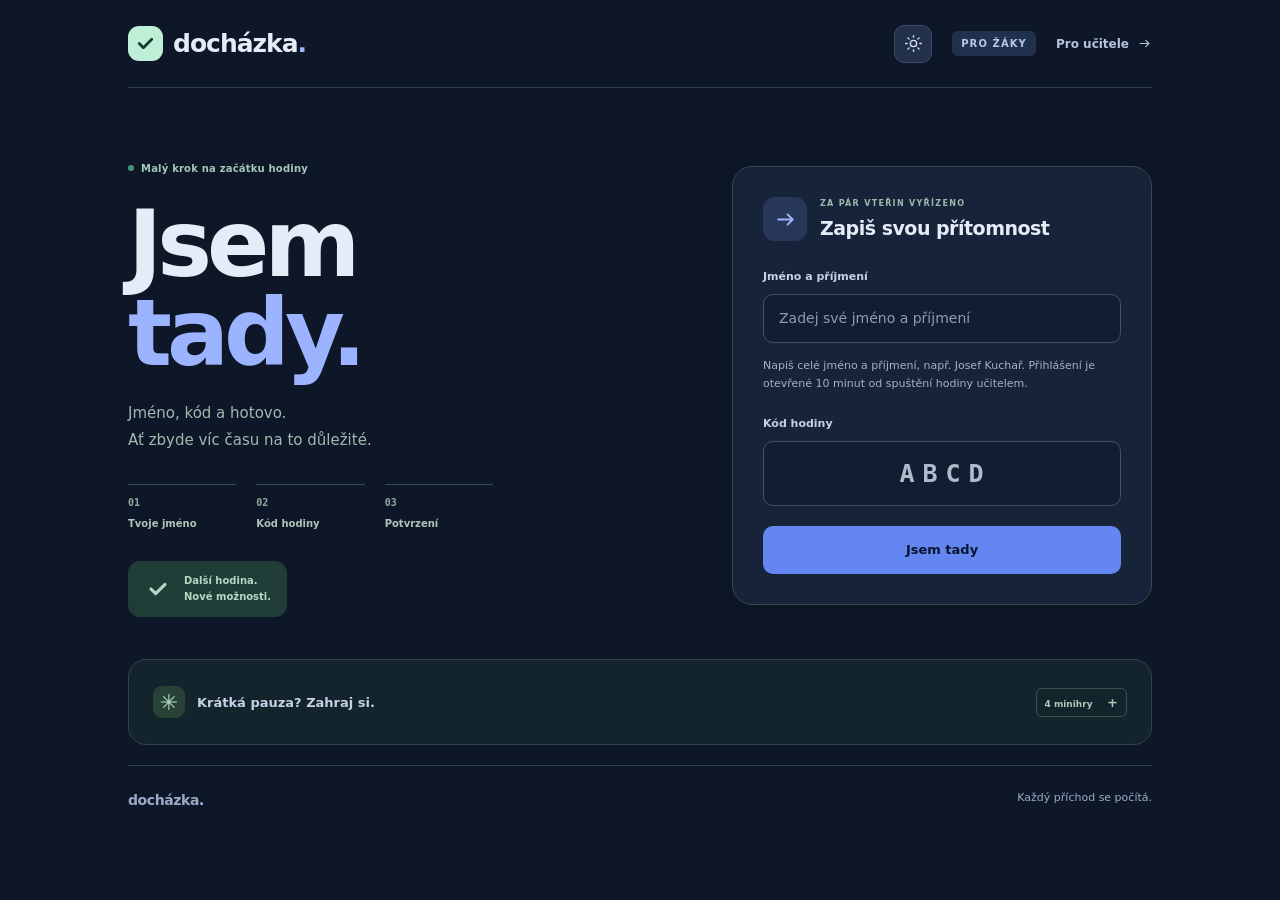
==== commit 9e236ed6: "Add persistent light/dark theme switch with dark as default" ====
--- a/index.html
+++ b/index.html
@@ -1,13 +1,14 @@
 <!DOCTYPE html>
-<html lang="cs">
+<html lang="cs" data-theme="dark">
 <head>
   <meta charset="UTF-8">
   <meta name="viewport" content="width=device-width, initial-scale=1.0">
   <title>Docházka</title>
+  <script>(() => {const root = document.documentElement;const key = 'dochazka_theme';let theme = 'dark';try { if (localStorage.getItem(key) === 'light') theme = 'light'; } catch {}root.dataset.theme = theme;function updateButton() {const button = document.getElementById('theme-toggle');if (!button) return;const label = root.dataset.theme === 'dark' ? 'Přepnout na světlý vzhled' : 'Přepnout na tmavý vzhled';button.setAttribute('aria-label', label);button.setAttribute('title', label);button.setAttribute('aria-pressed', String(root.dataset.theme === 'dark'));}document.addEventListener('DOMContentLoaded', () => {updateButton();document.getElementById('theme-toggle')?.addEventListener('click', () => {theme = root.dataset.theme === 'dark' ? 'light' : 'dark';root.dataset.theme = theme;try { localStorage.setItem(key, theme); } catch {}updateButton();});});window.addEventListener('storage', event => {if (event.key !== key && event.key !== null) return;root.dataset.theme = event.newValue === 'light' ? 'light' : 'dark';updateButton();});})();</script>
   <link rel="stylesheet" href="/style.css">
 </head>
 <body class="student-page">
-<header class="site-header"><a class="brand" href="/" aria-label="Docházka – úvod"><span class="brand-mark"><svg viewBox="0 0 24 24" fill="none" aria-hidden="true"><path d="m6 12 4 4 8-8" stroke="currentColor" stroke-width="2.7" stroke-linecap="round" stroke-linejoin="round"/></svg></span><span>docházka<span class="brand-dot">.</span></span></a><div class="header-meta"><span class="mode-tag">Pro žáky</span><a class="header-link" href="/admin">Pro učitele<svg viewBox="0 0 24 24" fill="none" aria-hidden="true"><path d="M5 12h14m-5-5 5 5-5 5" stroke="currentColor" stroke-width="1.8" stroke-linecap="round" stroke-linejoin="round"/></svg></a></div></header>
+<header class="site-header"><a class="brand" href="/" aria-label="Docházka – úvod"><span class="brand-mark"><svg viewBox="0 0 24 24" fill="none" aria-hidden="true"><path d="m6 12 4 4 8-8" stroke="currentColor" stroke-width="2.7" stroke-linecap="round" stroke-linejoin="round"/></svg></span><span>docházka<span class="brand-dot">.</span></span></a><div class="header-meta"><button id="theme-toggle" class="theme-toggle secondary" type="button" aria-label="Přepnout na světlý vzhled" title="Přepnout na světlý vzhled" aria-pressed="true"><svg class="theme-sun" viewBox="0 0 24 24" fill="none" aria-hidden="true"><circle cx="12" cy="12" r="4"/><path d="M12 2v2m0 16v2M2 12h2m16 0h2M5 5l1.5 1.5m11 11L19 19M5 19l1.5-1.5m11-11L19 5"/></svg><svg class="theme-moon" viewBox="0 0 24 24" fill="none" aria-hidden="true"><path d="M20.5 13A8.5 8.5 0 0 1 11 3.5 8.5 8.5 0 1 0 20.5 13Z"/></svg></button><span class="mode-tag">Pro žáky</span><a class="header-link" href="/admin">Pro učitele<svg viewBox="0 0 24 24" fill="none" aria-hidden="true"><path d="M5 12h14m-5-5 5 5-5 5" stroke="currentColor" stroke-width="1.8" stroke-linecap="round" stroke-linejoin="round"/></svg></a></div></header>
   <div class="student-layout">
   <section class="student-intro" aria-labelledby="student-title">
     <span class="intro-label"><span aria-hidden="true"></span>Malý krok na začátku hodiny</span>
--- a/style.css
+++ b/style.css
@@ -1 +1,3 @@
 :root{color-scheme:light;--ink:#17243b;--muted:#617089;--blue:#3158da;--blue-soft:#edf1ff;--line:#e3e8ef;--surface:#fff;--green:#14664a;--green-soft:#e8f5ee;--rose:#945269;--rose-soft:#faedf1;--radius:18px}*{box-sizing:border-box}body{margin:0 auto;padding:0 28px;font-family:ui-sans-serif,system-ui,-apple-system,BlinkMacSystemFont,"Segoe UI",sans-serif;color:var(--ink);background:#f4f6fa;line-height:1.5;-webkit-font-smoothing:antialiased}[hidden]{display:none!important}a{color:var(--blue);text-decoration:none}button,input,select{font:inherit}button,a,input,select,summary{-webkit-tap-highlight-color:transparent}button{display:inline-flex;align-items:center;justify-content:center;gap:7px;min-height:42px;padding:10px 16px;border:1px solid transparent;border-radius:10px;background:var(--blue);color:white;font-size:13px;font-weight:650;cursor:pointer;transition:background-color .12s,border-color .12s}button:hover{background:#2648bd}button:disabled{opacity:.5;cursor:default}button.secondary{background:#f3f5f9;border-color:var(--line);color:#42516b}button.secondary:hover{background:#e9eef7;border-color:#ccd5e4}button:focus-visible,a:focus-visible,summary:focus-visible,select:focus-visible{outline:3px solid #647fe0;outline-offset:3px}input:focus-visible{outline:3px solid #3158da20;border-color:var(--blue)}input{display:block;width:100%;min-width:0;padding:13px 15px;border:1px solid #cdd6e3;border-radius:10px;background:#fbfcfe;color:var(--ink);margin:8px 0 18px;outline:none;transition:border-color .12s}input::placeholder{color:#8490a3}label{display:block;font-size:13px;font-weight:650;color:#3c4960}select{padding:7px 28px 7px 10px;border:1px solid var(--line);border-radius:8px;color:var(--ink);background:white;min-height:38px}h1,h2,p{margin:0}h1{font-size:30px;line-height:1.2;font-weight:750;letter-spacing:-1px}h2{font-size:18px;line-height:1.4;letter-spacing:-.4px}p{color:var(--muted)}.muted{font-size:12px;color:var(--muted)}.eyebrow{text-transform:uppercase;letter-spacing:1.6px;font-size:10px;font-weight:750;color:var(--blue);margin-bottom:7px}.card{background:var(--surface);border:1px solid var(--line);border-radius:var(--radius);padding:22px;box-shadow:0 3px 5px #18325203,0 14px 36px #18325203}.topbar{display:flex;align-items:center;justify-content:space-between;gap:12px;flex-wrap:wrap}.site-header{height:88px;display:flex;align-items:center;justify-content:space-between;gap:16px;border-bottom:1px solid var(--line)}.brand{min-height:44px;display:inline-flex;align-items:center;gap:10px;color:var(--ink);font-size:25px;font-weight:800;letter-spacing:-1px}.brand-dot{color:var(--blue)}.brand-mark{display:grid;place-items:center;width:35px;height:35px;border-radius:11px;background:var(--ink);color:#b0edd1}.brand-mark svg{width:25px;height:25px}.header-meta{display:flex;align-items:center;gap:20px}.mode-tag{padding:5px 9px;background:#e9edf5;color:#56647a;border-radius:6px;font-size:10px;font-weight:700;letter-spacing:1.1px;text-transform:uppercase}.header-link{min-height:44px;display:inline-flex;align-items:center;gap:8px;color:#526078;font-size:12px;font-weight:600}.header-link svg{width:15px;height:15px}.header-link:hover{color:var(--blue)}.page-heading{display:flex;justify-content:space-between;align-items:center;gap:16px;margin:28px 0 12px}.page-heading h1{margin-bottom:8px}.page-heading>div>p:last-child{font-size:13px}.heading-stamp{color:#738099;font-size:12px}.heading-stamp span{display:inline-block;margin-left:10px;color:var(--blue)}.site-footer{display:flex;justify-content:space-between;gap:14px;color:#718097;font-size:11px;padding:24px 0;margin-top:20px;border-top:1px solid var(--line)}.site-footer>span:first-child{font-size:14px;font-weight:750;color:#586981;letter-spacing:-.4px}.teacher-page{max-width:1256px}#dashboard{display:grid;grid-template-columns:minmax(0,1fr) 292px;gap:16px;align-items:start}.account-bar{grid-column:1/-1;min-height:35px}.account-bar #signed-in{font-size:11px}.account-bar #logout{min-height:32px;padding:5px 11px;font-size:11px;background:transparent}.stats{grid-column:1/-1;display:grid;grid-template-columns:repeat(3,minmax(0,1fr));gap:16px}.stat{position:relative;display:grid;grid-template-columns:1fr auto;align-items:center;gap:4px;padding:16px 20px;background:white;border:1px solid var(--line);border-radius:14px}.stat>span{display:flex;align-items:center;gap:7px;font-size:12px;font-weight:650;color:#48566c}.stat strong{grid-column:2;grid-row:1/span 2;font-size:35px;line-height:1;letter-spacing:-1px;font-variant-numeric:tabular-nums;font-weight:750}.stat small{font-size:11px;color:#748198}.stat-green strong{color:var(--green)}.stat-rose strong{color:var(--rose)}.metric-dot{width:6px;height:6px;border-radius:50%;display:inline-block;background:#5e7de0}.present-dot{background:#27845f}.absent-dot{background:#b96b84}.session-card{grid-column:2;grid-row:3;background:#182a45;color:white;border:0;padding:24px;border-radius:16px;box-shadow:0 8px 22px #182a4510}.session-card .eyebrow{color:#a9c1e9;font-size:9px;letter-spacing:1.5px}.session-card .muted{color:#bac8dd;font-size:11px}.session-info>span.muted{display:block}div#code{font-family:ui-monospace,SFMono-Regular,Consolas,monospace;font-size:36px;letter-spacing:4px;color:white;font-weight:650;line-height:1.3;margin:12px 0;overflow-wrap:anywhere}.session-card button{width:100%;margin-top:8px}.session-card button.secondary{background:#263b59;border-color:#40516c;color:#e3ebf9}.session-card button.secondary:hover{background:#314b70}.session-card #copy-code{width:auto;min-height:32px;padding:5px 10px;font-size:11px}.session-card #copy-status{font-size:10px;display:block;margin-top:4px}.session-actions{border-top:1px solid #3b4b64;margin-top:18px;padding-top:16px}#countdown{display:block;color:#d8e4f8;font-size:12px;font-weight:650;font-variant-numeric:tabular-nums;margin-bottom:10px}#start-session{background:#b1efd1;color:#163e2d}#start-session:hover{background:#d0f9e4}.session-actions>.muted{margin-top:12px;line-height:1.6}.session-actions #extend-status:empty,#error:empty,#copy-status:empty{display:none}.session-actions #extend-status{font-size:11px;color:#b1efd1}#error{color:#b32643;font-size:12px;margin-top:12px}.session-card #error{color:#ffbbbf}.attendance-progress{grid-column:2;grid-row:4;padding:18px;background:white;border:1px solid var(--line);border-radius:14px}.attendance-progress .topbar{gap:8px}.attendance-progress #progress-label{font-size:12px;font-weight:650}.attendance-progress #last-updated{font-size:10px}progress{display:block;width:100%;height:6px;border:0;overflow:hidden;border-radius:8px;margin-top:13px;background:#e7edf6;accent-color:var(--blue)}progress::-webkit-progress-bar{background:#e7edf6}progress::-webkit-progress-value{background:var(--blue);border-radius:8px}progress::-moz-progress-bar{background:var(--blue)}.roster-card{grid-column:1;grid-row:3/span 4;min-width:0;padding:22px}.roster-heading{padding-bottom:20px;border-bottom:1px solid var(--line)}.roster-heading .muted{font-size:11px}.roster-heading h2{font-size:20px;margin-bottom:5px}.roster-heading .eyebrow{font-size:9px;margin-bottom:5px}#export-csv{min-height:36px;font-size:11px}.list-toolbar{display:flex;align-items:flex-end;gap:12px;margin-top:18px}.search-field{flex:1;min-width:0}.search-field label{font-size:11px}.search-field input{margin-bottom:0;padding:11px 12px;font-size:12px;min-height:40px}.filters{display:flex;gap:2px;padding:3px;background:#f0f3f9;border:1px solid #e7ebf3;border-radius:10px}.filters button{font-size:11px;padding:7px 10px;min-height:34px;border:0;background:transparent;color:#6c7890;white-space:nowrap}.filters button[aria-pressed=true]{background:white;color:var(--blue);box-shadow:0 1px 4px #263e7010}.filters button:hover{color:var(--blue)}#result-count{font-size:10px;margin:14px 0 5px}#manual-status{font-size:10px;margin-bottom:12px;min-height:15px}.table-wrap{overflow:auto}.roster-scroll{max-height:640px;border:1px solid var(--line);border-radius:10px}.roster-scroll:focus-visible{outline:2px solid #647fe0;outline-offset:3px}table{width:100%;border-collapse:collapse;text-align:left;font-size:12px}th{position:sticky;top:0;z-index:1;padding:11px 12px;background:#f3f6fa;color:#64718a;text-transform:uppercase;letter-spacing:1px;font-size:9px;font-weight:650;white-space:nowrap}td{padding:9px 12px;border-top:1px solid #ecf0f5}td:first-child{font-weight:600}td:last-child{color:var(--muted);font-size:11px;font-variant-numeric:tabular-nums;white-space:nowrap}.roster-scroll tr:nth-child(even){background:#fafbfd}.roster-scroll tr:hover{background:#f5f7fc}.roster-number{display:inline-block;width:27px;color:#929eb0;font-size:10px;font-weight:500;font-variant-numeric:tabular-nums}.status-badge{min-width:68px;min-height:30px;padding:4px 10px;font-size:10px;font-weight:650;border-radius:6px;white-space:nowrap}.present{background:var(--green-soft);color:var(--green)}.present:hover{background:#d0edde}.absent{background:var(--rose-soft);color:var(--rose)}.absent:hover{background:#f4dbe4}.empty-state{padding:36px 16px;text-align:center;font-weight:400!important;color:var(--muted)}.pagination{display:flex;justify-content:space-between;align-items:center;flex-wrap:wrap;gap:10px;padding-top:16px}.pagination label{display:flex;align-items:center;gap:8px;font-size:10px;color:var(--muted)}.pagination select{font-size:10px;min-height:34px}.pagination>div{display:flex;align-items:center;gap:7px}.pagination button{font-size:10px;min-height:34px;padding:6px 9px}.pagination #page-info{font-size:10px;font-variant-numeric:tabular-nums}#owner-tools,#network-tools{grid-column:2;box-shadow:none;padding:16px;border-radius:12px}#owner-tools{grid-row:5}#network-tools{grid-row:6}summary{min-height:44px;align-content:center;cursor:pointer;font-size:12px;font-weight:650;color:#3b4c65}summary::marker{color:#7d8ca1}details[open]>summary{margin-bottom:15px}details p.muted{font-size:11px;line-height:1.65;margin:12px 0}details button{font-size:11px}#network-badge{display:block;font-size:10px;margin-top:5px}#invite-url{font-size:11px;margin-bottom:0}#invite-message,#network-message{font-size:11px;margin-top:10px;color:var(--green)}.checkbox-label{display:flex;align-items:flex-start;gap:8px;font-size:11px;font-weight:450;line-height:1.6}.checkbox-label input{width:17px;height:17px;min-width:17px;margin:2px 0;accent-color:var(--blue)}#network-tools button{width:100%;margin-top:8px}.network-address{padding:8px 0;border-top:1px solid var(--line)}.network-address code{font-size:11px;overflow-wrap:anywhere}.network-address button{min-height:30px}#auth-panel{max-width:400px;margin:40px auto 60px;padding:32px}#auth-panel h2{font-size:23px;margin:18px 0 8px}#auth-help{margin-bottom:24px}#auth-submit{width:100%;margin-top:4px}.auth-symbol{display:grid;place-items:center;width:46px;height:46px;border-radius:14px;background:var(--blue-soft);color:var(--blue)}.auth-symbol svg{width:30px;height:30px}#auth-message,#message{font-size:13px;font-weight:600;margin-top:16px}#auth-message:empty,#message:empty{display:none}.student-page{max-width:1080px;background:#f4f7f6}.student-page .site-header{border-color:#dfe8e4}.student-layout{display:grid;grid-template-columns:minmax(0,1fr) minmax(0,420px);gap:60px;align-items:center;margin:56px 0 32px}.student-intro{position:relative;padding:10px 0}.intro-label{display:inline-flex;align-items:center;gap:7px;font-size:10px;font-weight:650;color:#527162;letter-spacing:.2px}.intro-label>span{width:6px;height:6px;background:#479277;border-radius:50%}.student-intro h1{font-size:clamp(64px,8vw,92px);font-weight:800;letter-spacing:-5px;line-height:.97;margin:22px 0}.student-intro h1>span{color:var(--blue)}.student-intro>p{font-size:15px;color:#65776e;line-height:1.8}.checkin-steps{list-style:none;display:flex;padding:0;margin:30px 0;gap:20px;max-width:365px}.checkin-steps li{flex:1;padding-top:10px;border-top:1px solid #cddbd3;font-size:10px;font-weight:600;color:#53665c;white-space:nowrap}.checkin-steps li>span{display:block;font-family:ui-monospace,monospace;color:#82948a;font-size:10px;margin-bottom:6px}.intro-sign{display:inline-flex;gap:12px;align-items:center;background:#e7eee9;padding:12px 16px;border-radius:12px;color:#3d5d4c}.intro-sign>svg{width:28px;height:28px}.intro-sign>span{font-size:10px;font-weight:550;line-height:1.6}.checkin-card{padding:30px;border-color:#dce5e0;border-radius:20px;box-shadow:0 14px 40px #264f3810}.form-heading{display:flex;align-items:center;gap:13px;margin-bottom:28px}.form-heading .eyebrow{font-size:8px;letter-spacing:1.3px;color:#76877c;margin-bottom:5px}.form-heading h2{font-size:19px;letter-spacing:-.5px}.form-icon{display:grid;place-items:center;background:var(--blue-soft);color:var(--blue);height:44px;width:44px;flex-shrink:0;border-radius:12px}.form-icon svg{width:25px;height:25px}.checkin-card label{font-size:11px}.checkin-card input{font-size:14px;background:white;margin-bottom:14px;min-height:48px}.checkin-card input#code{font-family:ui-monospace,SFMono-Regular,Consolas,monospace;text-align:center;text-transform:uppercase;letter-spacing:8px;font-size:25px;font-weight:650;min-height:64px;padding-left:22px;margin:8px 0 20px}.checkin-card input#code::placeholder{color:#b0baca}.checkin-card #name-help{font-size:11px;line-height:1.7;margin:0 0 22px}.checkin-card #btn{width:100%;min-height:48px;font-size:13px}.games-card{margin:0 0 12px;background:#fbfdfc;border-color:#dde6e1;box-shadow:none;padding:20px 24px}.games-card summary{display:flex;justify-content:space-between;align-items:center;gap:15px;list-style:none}.games-card summary::-webkit-details-marker{display:none}.games-summary-title{display:flex;align-items:center;gap:12px;font-size:13px}.games-symbol{display:grid;place-items:center;width:32px;height:32px;color:#617d6d;background:#edf3ef;border-radius:9px;font-size:22px;font-weight:400}.games-count{border:1px solid #dce5df;border-radius:6px;padding:4px 8px;color:#6d7f74;font-size:9px;white-space:nowrap}.games-count::after{content:' +';margin-left:10px;font-size:13px}.games-card details[open] .games-count::after{content:' −'}.games-card details[open]>summary{padding-bottom:17px;border-bottom:1px solid #e3ebe6;margin-bottom:18px}.games-card details>p,.games-card details>section{max-width:460px;margin-left:auto;margin-right:auto}.game-tabs{display:grid;grid-template-columns:repeat(4,minmax(0,1fr));gap:6px;max-width:460px;margin:18px auto 22px;padding:4px;background:#edf2ef;border-radius:12px}.game-tabs button{min-width:0;min-height:40px;font-size:11px;padding:8px 6px;background:transparent;color:#62746a;border:0;border-radius:8px}.game-tabs button[aria-pressed=true]{background:white;color:var(--blue);box-shadow:0 1px 5px #1a3b2310}.game-tabs button:hover{color:var(--blue)}.games-card section>.muted{font-size:12px;line-height:1.65;margin:12px 0}.games-card section button{min-height:44px}.games-card .topbar{margin:15px 0}.reaction-target{width:100%;min-height:135px!important;font-size:19px;font-weight:650;background:#edf1fa;color:var(--ink);border-radius:14px;touch-action:manipulation}.reaction-target:hover{background:#e1e8f8}.reaction-target.waiting{background:#fff0d5;color:#8c580c}.reaction-target.ready{background:#087b51;color:white}.game-result{font-size:14px;font-weight:650;color:var(--ink);margin:16px 0}.memory-board{display:grid;grid-template-columns:repeat(4,minmax(0,1fr));gap:8px}.memory-card{aspect-ratio:1;min-width:0;font-size:25px;padding:0;background:#edf1f8;color:var(--blue);touch-action:manipulation}.memory-card:hover{background:#e1e8f5}.memory-card.revealed{background:#e5ebff}.memory-card.matched{background:var(--green-soft);color:var(--green);opacity:1;cursor:default}.ttt-board{display:grid;grid-template-columns:repeat(3,1fr);gap:8px;max-width:290px;margin:18px auto}.ttt-cell{aspect-ratio:1;font-size:33px;padding:0;background:#edf1f8;color:var(--blue);touch-action:manipulation}.ttt-cell:hover{background:#e1e8f5}.ttt-cell:disabled{background:#edf1f8;color:var(--blue);opacity:1}.ttt-cell.winner{background:var(--green-soft);color:var(--green)}.math-question{text-align:center;font-size:34px;font-weight:750;letter-spacing:-1px;color:var(--ink);margin:24px 0}.math-form{display:flex;gap:8px;align-items:center}.math-form input{margin:0}.math-game-score{color:var(--blue);font-size:14px;font-weight:650;margin:15px 0}.visually-hidden{position:absolute;width:1px;height:1px;padding:0;overflow:hidden;clip:rect(0,0,0,0);white-space:nowrap;border:0}@media(max-width:1000px){body{padding:0 22px}#dashboard{grid-template-columns:minmax(0,1fr) 260px;gap:12px}.roster-card{padding:18px}.session-card{padding:20px}.list-toolbar{flex-wrap:wrap}.search-field{flex-basis:100%}.filters{width:100%}.filters button{flex:1}.student-layout{gap:35px}.student-intro h1{font-size:78px}.stat{padding:14px 16px}.stat strong{font-size:30px}}@media(max-width:760px){.teacher-page{max-width:660px}#dashboard{display:flex;flex-direction:column;gap:14px}#dashboard>*{width:100%}.stats{gap:10px}.stat{display:flex;align-items:flex-start;flex-direction:column;padding:14px}.stat strong{font-size:30px;order:1;margin-top:3px}.stat small{display:none}.session-card{display:grid;grid-template-columns:1fr 1fr;gap:18px;padding:20px}.session-actions{border-top:0;border-left:1px solid #40516c;margin:0;padding:0 0 0 18px}.session-card #error{grid-column:1/-1;margin:0}.attendance-progress{padding:14px 18px}.attendance-progress .topbar{flex-wrap:nowrap}.roster-card{padding:20px}.list-toolbar{flex-wrap:nowrap}.search-field{flex-basis:auto}.filters{width:auto}.page-heading{margin-top:24px}.heading-stamp{display:none}.site-header{height:72px}.student-layout{grid-template-columns:minmax(0,1fr) minmax(0,360px);gap:24px;margin-top:35px}.student-intro h1{font-size:64px;letter-spacing:-3px}.student-intro>p{font-size:12px}.intro-label{font-size:9px}.checkin-steps{gap:12px}.intro-sign{padding:9px 12px}.checkin-card{padding:24px}.form-heading{gap:9px}.form-heading h2{font-size:17px}.form-icon{width:36px;height:36px}.form-heading .eyebrow{font-size:7px}.checkin-steps li{font-size:9px}}@media(max-width:600px){.account-bar #logout{min-height:44px}body{padding:0 16px}.header-meta{gap:10px}.mode-tag{display:none}.brand{font-size:22px}.brand-mark{width:31px;height:31px;border-radius:9px}.header-link{font-size:11px}.page-heading h1{font-size:26px}.page-heading>div>p:last-child{font-size:12px}.student-page{max-width:480px}.student-layout{display:block;margin:28px 0 22px}.student-intro{padding:0;margin-bottom:25px}.student-intro h1{font-size:52px;letter-spacing:-2.5px;margin:13px 0 10px}.student-intro h1 br{display:none}.student-intro h1 br::after{content:' '}.student-intro h1>span{margin-left:10px}.student-intro>p{font-size:13px}.student-intro>p br{display:none}.checkin-steps,.intro-sign{display:none}.checkin-card{padding:25px}.form-heading{margin-bottom:25px;gap:11px}.form-heading h2{font-size:19px}.form-icon{height:42px;width:42px}.form-heading .eyebrow{font-size:8px}.games-card{padding:18px}.games-summary-title{font-size:12px;gap:9px}.games-symbol{width:28px;height:28px;font-size:19px}.games-count{font-size:8px;padding:4px 6px}.games-count::after{margin-left:5px}.game-tabs{grid-template-columns:repeat(2,1fr)}.game-tabs button{font-size:12px;min-height:44px}.stats{gap:8px}.stat{padding:12px 10px}.stat>span{font-size:10px;gap:5px;white-space:nowrap}.stat strong{font-size:29px}.metric-dot{width:5px;height:5px}.session-card{grid-template-columns:1fr 1.1fr;gap:12px;padding:18px}div#code{font-size:24px;letter-spacing:1.5px}.session-card .eyebrow{font-size:8px;letter-spacing:.9px}.session-info>.muted{font-size:10px}.session-card button{font-size:10px;min-height:44px;padding:8px}.session-actions{padding-left:12px}#countdown{font-size:11px}.session-actions>.muted{font-size:10px}.roster-card{padding:16px}.roster-heading{gap:8px;padding-bottom:14px}.roster-heading h2{font-size:18px}.roster-heading .muted{font-size:9px}#export-csv{font-size:10px;padding:8px;min-height:40px}.list-toolbar{flex-wrap:wrap;gap:12px;margin-top:14px}.search-field{flex-basis:100%}.filters{width:100%}.filters button{min-height:44px}.roster-scroll th{font-size:8px;padding:10px 7px;letter-spacing:.5px}.roster-scroll td{padding:8px 7px;font-size:12px}.roster-scroll td:last-child{font-size:11px}.roster-number{width:21px;font-size:9px}.status-badge{min-width:61px;min-height:44px;font-size:11px;padding:4px 8px}.pagination{gap:12px}.pagination button,.pagination select{min-height:44px}.pagination>div{gap:5px}.pagination label{font-size:9px}.pagination button{font-size:9px;padding:6px 8px}#auth-panel{padding:26px;margin:28px auto 45px}.site-footer{font-size:10px;margin-top:24px;padding:20px 0}.site-footer>span:first-child{font-size:12px}}@media(max-width:360px){body{padding:0 12px}.session-card{display:block}.session-actions{border-left:0;border-top:1px solid #40516c;margin-top:16px;padding:14px 0 0}.checkin-card{padding:20px}.games-count{display:none}.roster-number{display:none}.roster-card{padding:12px}.roster-scroll th,.roster-scroll td{padding-left:5px;padding-right:5px}.pagination>div{width:100%;justify-content:space-between}}@media(prefers-reduced-motion:reduce){*,*::before,*::after{transition:none!important;scroll-behavior:auto!important}}
+.theme-toggle{width:38px;min-height:38px;padding:8px;flex-shrink:0}.theme-toggle svg{width:19px;height:19px;stroke:currentColor;stroke-width:1.7;stroke-linecap:round;stroke-linejoin:round}.theme-moon{display:block}.theme-sun{display:none}html[data-theme=dark] .theme-sun{display:block}html[data-theme=dark] .theme-moon{display:none}html[data-theme=dark]{color-scheme:dark;--ink:#e5ecf8;--muted:#a4b2c8;--blue:#9cb3ff;--blue-soft:#27375a;--line:#2d3c52;--surface:#172338;--green:#a0e5bd;--green-soft:#173c31;--rose:#f0b1c5;--rose-soft:#412b3c}html[data-theme=dark] body{background:#0e1728}html[data-theme=dark] button{background:#6386f0;color:#09152e}html[data-theme=dark] button:hover{background:#8ca7ff}html[data-theme=dark] button.secondary{background:#223149;border-color:#3a4a65;color:#d3def0}html[data-theme=dark] button.secondary:hover{background:#30415e}html[data-theme=dark] input{background:#111e31;color:#e5ecf8;border-color:#43526b}html[data-theme=dark] input::placeholder{color:#8f9db3}html[data-theme=dark] :is(label,.stat>span,summary){color:#c5d2e6}html[data-theme=dark] select{background:#142035;color:#dce6f8}html[data-theme=dark] :is(.stat,.attendance-progress){background:var(--surface)}html[data-theme=dark] :is(.stat small,.roster-number,.site-footer,.site-footer>span:first-child){color:#9aacc5}html[data-theme=dark] .mode-tag{background:#21314d;color:#b5c7e3}html[data-theme=dark] .header-link{color:#b4c4df}html[data-theme=dark] .brand-mark{background:#c0efd7;color:#123f2c}html[data-theme=dark] .filters{background:#0f1b2e;border-color:#30415d}html[data-theme=dark] .filters button{background:transparent;color:#aabbd4}html[data-theme=dark] .filters button[aria-pressed=true]{background:#2b3e62;color:#d1dcff}html[data-theme=dark] th{background:#1e2d45;color:#aabbd5}html[data-theme=dark] td{border-color:#293950}html[data-theme=dark] .roster-scroll tr:nth-child(even){background:#1a283e}html[data-theme=dark] .roster-scroll tr:hover{background:#23344e}html[data-theme=dark] .present{background:var(--green-soft);color:var(--green)}html[data-theme=dark] .present:hover{background:#235340}html[data-theme=dark] .absent{background:var(--rose-soft);color:var(--rose)}html[data-theme=dark] .absent:hover{background:#583749}html[data-theme=dark] progress{background:#2e3e57}html[data-theme=dark] progress::-webkit-progress-bar{background:#2e3e57}html[data-theme=dark] .session-card{background:#122038;border:1px solid #344966}html[data-theme=dark] .session-card .eyebrow{color:#a9c1e9}html[data-theme=dark] .session-card button.secondary{background:#263b59;color:#e3ebf9}html[data-theme=dark] #start-session{background:#b1efd1;color:#163e2d}html[data-theme=dark] #start-session:hover{background:#d0f9e4}html[data-theme=dark] :is(#error,#auth-message){color:#ffadbd}html[data-theme=dark] .student-page .site-header{border-color:var(--line)}html[data-theme=dark] .student-intro>p{color:#a4b8b0}html[data-theme=dark] .intro-label{color:#a5c9b7}html[data-theme=dark] .checkin-steps li{border-color:#344d47;color:#adc5b9}html[data-theme=dark] .checkin-steps li>span{color:#91a99d}html[data-theme=dark] .intro-sign{background:#203c36;color:#b0d9c5}html[data-theme=dark] .checkin-card{border-color:#344a49;box-shadow:0 14px 40px #00000015}html[data-theme=dark] .form-heading .eyebrow{color:#9db8ac}html[data-theme=dark] .games-card{background:#14242c;border-color:#30464b}html[data-theme=dark] .games-card details[open]>summary{border-color:#30464b}html[data-theme=dark] .games-symbol{background:#284238;color:#b0d6bf}html[data-theme=dark] .games-count{border-color:#38554b;color:#aec7b8}html[data-theme=dark] .game-tabs{background:#0d1d27}html[data-theme=dark] .game-tabs button{background:transparent;color:#a7bdb3}html[data-theme=dark] .game-tabs button[aria-pressed=true]{background:#293d50;color:#cedaff}html[data-theme=dark] :is(.reaction-target,.memory-card,.ttt-cell,.ttt-cell:disabled){background:#263750;color:#d9e3ff}html[data-theme=dark] .reaction-target:hover{background:#344a6b}html[data-theme=dark] .reaction-target.waiting{background:#533c21;color:#ffe0a9}html[data-theme=dark] .reaction-target.ready{background:#12744e;color:#fff}html[data-theme=dark] .memory-card.revealed{background:#3b4e81;color:#fff}html[data-theme=dark] :is(.memory-card.matched,.ttt-cell.winner){background:#214936;color:#b3f2cc}@media(max-width:600px){.theme-toggle{min-height:44px;width:44px}}@media(max-width:360px){.brand{font-size:20px;gap:8px}.brand-mark{width:28px;height:28px}.header-meta{gap:8px}.header-link{gap:5px;font-size:10px}}
+html[data-theme=dark] #message[style*="red"]{color:#ffadbd!important}html[data-theme=dark] #message[style*="green"]{color:#a0e5bd!important}html[data-theme=dark] #message[style*="orange"]{color:#ffce8b!important}
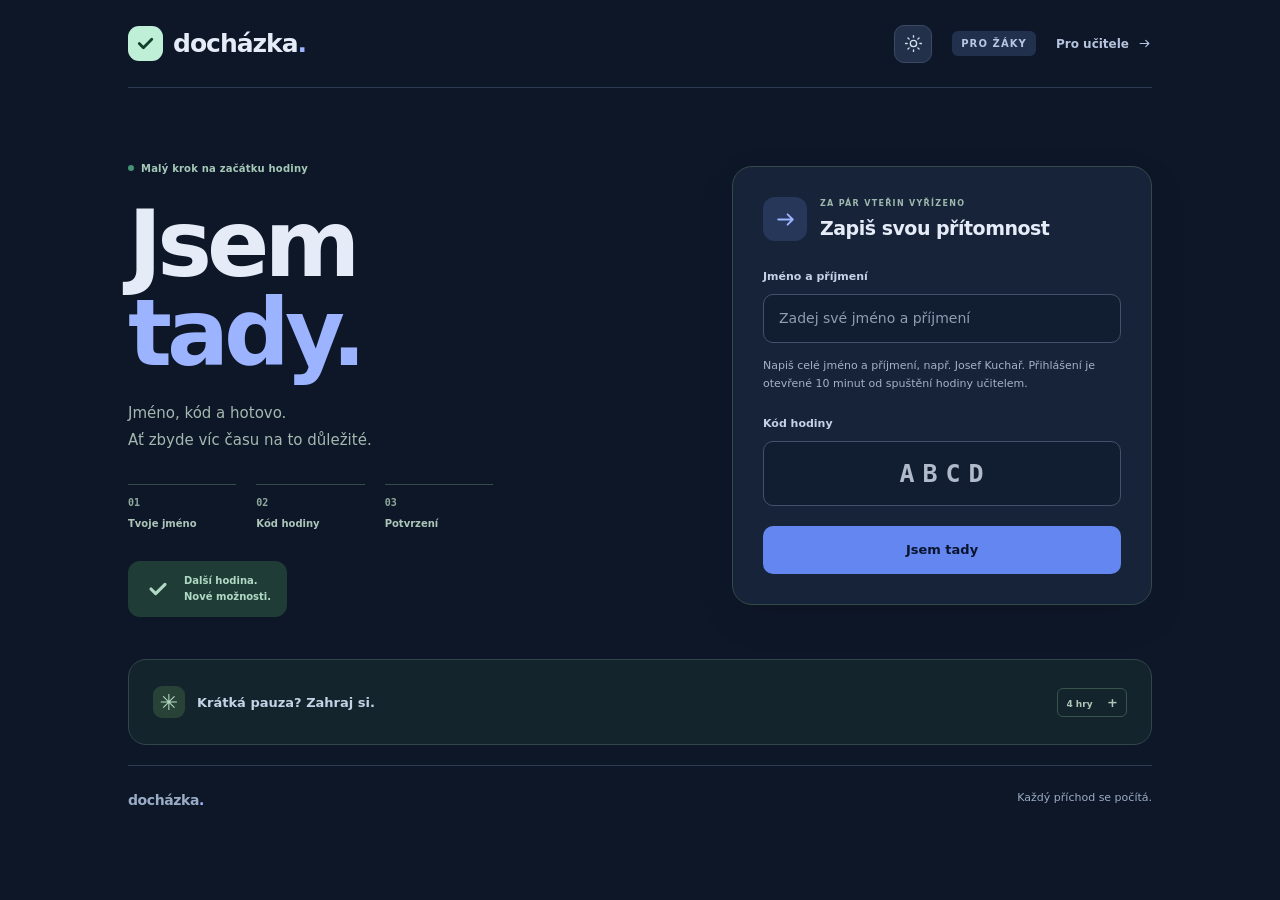
==== commit f226819b: "Replace mini-games with lazy-loaded arcade: reaction, snake, breaker and 2048" ====
--- a/index.html
+++ b/index.html
@@ -32,37 +32,28 @@
   </div>
 
   <section class="card games-card">
-    <details id="games-panel"><summary><span class="games-summary-title"><span class="games-symbol" aria-hidden="true">✳</span><span>Krátká pauza? Zahraj si.</span></span><span class="games-count">4 minihry</span></summary>
-      <p class="muted">Čtyři rychlé hry jen pro zábavu. Nejdřív nezapomeň zapsat docházku.</p>
-      <div class="game-tabs" role="group" aria-label="Výběr minihry"><button id="reaction-tab" type="button" aria-pressed="true">⚡ Postřeh</button><button id="memory-tab" type="button" aria-pressed="false">🧩 Pexeso</button><button id="ttt-tab" type="button" aria-pressed="false">⭕ Piškvorky</button><button id="math-tab" type="button" aria-pressed="false">🔢 Počítání</button></div>
-      <section id="reaction-game" aria-label="Postřeh">
-        <p class="muted">Stiskni start. Počkej na zelenou a pak co nejrychleji klikni nebo stiskni mezerník na tlačítku.</p>
-        <button id="reaction-target" class="reaction-target" type="button">Spustit postřeh</button>
-        <p id="reaction-result" class="game-result" role="status">Jak rychlý máš postřeh?</p><p id="reaction-best" class="muted"></p>
-      </section>
-      <section id="memory-game" aria-label="Pexeso" hidden>
-        <p class="muted">Najdi všech 6 dvojic. Zkus co nejméně tahů.</p>
-        <div class="topbar"><p id="memory-score" class="muted" role="status"></p><button id="memory-reset" class="secondary" type="button">Nová hra</button></div>
-        <div id="memory-board" class="memory-board"></div>
-        <p id="memory-result" class="game-result" role="status"></p>
-      </section>
-      <section id="ttt-game" aria-label="Piškvorky" hidden>
-        <p class="muted">Hraješ za X, počítač za O. Spoj tři značky v řadě, sloupci nebo diagonálně.</p>
-        <p id="ttt-result" class="game-result" role="status">Jsi na tahu.</p>
-        <div id="ttt-board" class="ttt-board" role="group" aria-label="Hrací pole piškvorek"></div>
-        <button id="ttt-reset" class="secondary" type="button">Nové piškvorky</button>
-      </section>
-      <section id="math-game" aria-label="Počítání na čas" hidden>
-        <p class="muted">Kolik příkladů zvládneš za 30 sekund? Sčítání, odčítání a malá násobilka.</p>
-        <p id="math-score" class="math-game-score" role="status">Čas: 30 s · Body: 0</p>
-        <button id="math-start" type="button">Spustit počítání</button>
-        <div id="math-play" hidden><p id="math-question" class="math-question"></p><form id="math-form" class="math-form"><label for="math-answer" class="visually-hidden">Výsledek příkladu</label><input id="math-answer" type="number" inputmode="numeric" autocomplete="off" required><button type="submit">Odpovědět</button></form></div>
-        <p id="math-result" class="game-result" role="status"></p>
-      </section>
+    <details id="games-panel"><summary><span class="games-summary-title"><span class="games-symbol" aria-hidden="true">✳</span><span>Krátká pauza? Zahraj si.</span></span><span class="games-count">4 hry</span></summary>
+      <p class="muted">Nejdřív docházka. Potom tvůj další rekord.</p>
+      <p id="arcade-status" class="muted" role="status" hidden></p>
+      <button id="arcade-retry" class="secondary" type="button" hidden>Zkusit načíst hry znovu</button>
+      <div id="arcade-root"></div>
     </details>
   </section>
+  <script>
+    (() => {
+      const panel=document.getElementById('games-panel'), status=document.getElementById('arcade-status'), retry=document.getElementById('arcade-retry');
+      let loaded=false, loading=false;
+      async function openArcade(){
+        if(loaded||loading)return;
+        loading=true;status.hidden=false;status.textContent='Připravuji herní pauzu…';retry.hidden=true;
+        try {const module=await import('/games.js');await module.initArcade(document.getElementById('arcade-root'),panel);loaded=true;status.hidden=true;}
+        catch {status.textContent='Hry se nepodařilo načíst. Zápis docházky funguje dál.';retry.hidden=false;}
+        finally {loading=false;}
+      }
+      panel.addEventListener('toggle',()=>{if(panel.open)openArcade();});retry.addEventListener('click',openArcade);
+    })();
+  </script>
   <footer class="site-footer"><span>docházka<span class="brand-dot">.</span></span><span>Každý příchod se počítá.</span></footer>
-  <script src="/games.js" defer></script>
   <script>
     // Zkontroluj, jestli už se z tohoto počítače na aktuální kód zapsal
     function alreadyCheckedIn(code) {
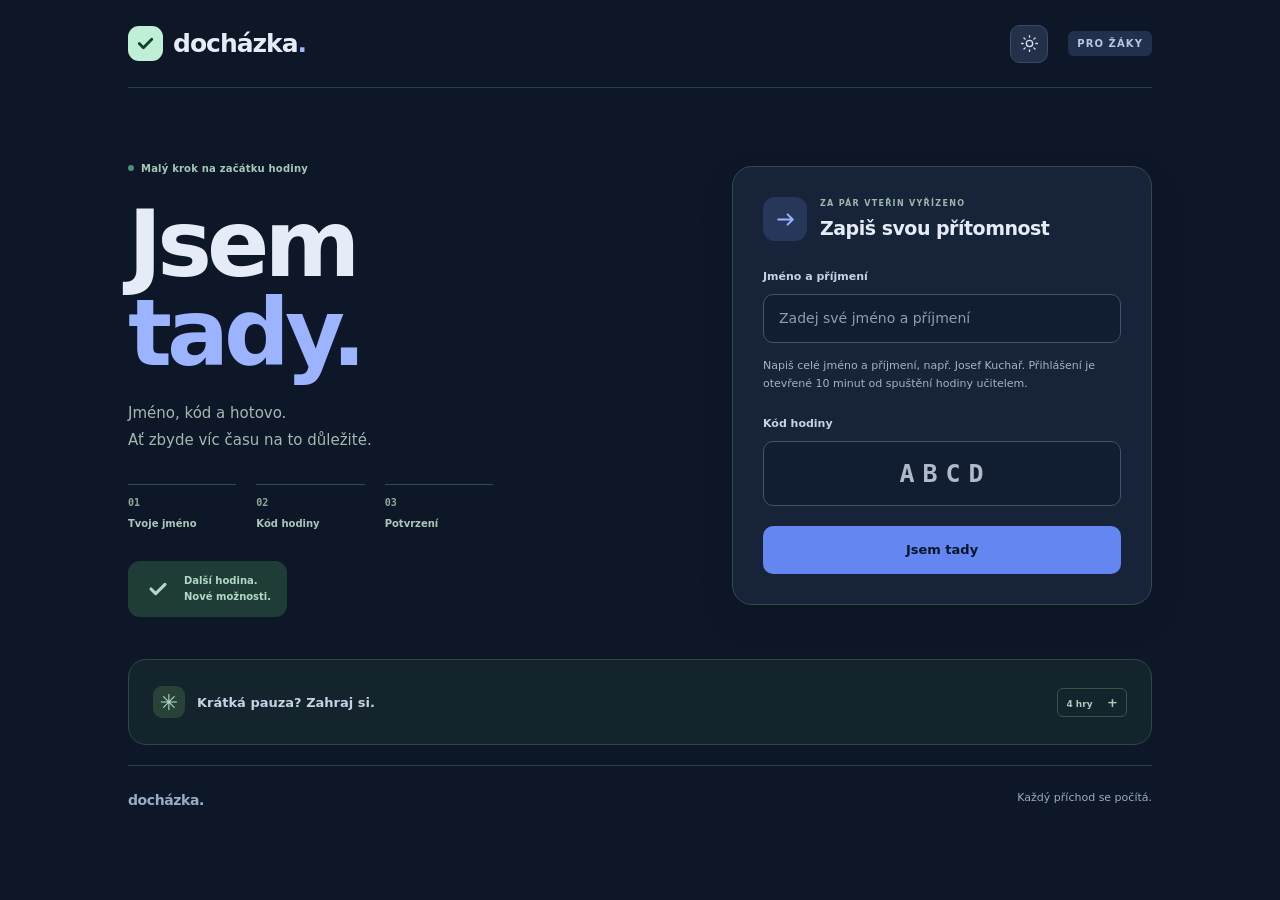
==== commit cc451892: "Use approved password-free staff role selection and hide teacher navigation from students" ====
--- a/index.html
+++ b/index.html
@@ -8,7 +8,7 @@
   <link rel="stylesheet" href="/style.css">
 </head>
 <body class="student-page">
-<header class="site-header"><a class="brand" href="/" aria-label="Docházka – úvod"><span class="brand-mark"><svg viewBox="0 0 24 24" fill="none" aria-hidden="true"><path d="m6 12 4 4 8-8" stroke="currentColor" stroke-width="2.7" stroke-linecap="round" stroke-linejoin="round"/></svg></span><span>docházka<span class="brand-dot">.</span></span></a><div class="header-meta"><button id="theme-toggle" class="theme-toggle secondary" type="button" aria-label="Přepnout na světlý vzhled" title="Přepnout na světlý vzhled" aria-pressed="true"><svg class="theme-sun" viewBox="0 0 24 24" fill="none" aria-hidden="true"><circle cx="12" cy="12" r="4"/><path d="M12 2v2m0 16v2M2 12h2m16 0h2M5 5l1.5 1.5m11 11L19 19M5 19l1.5-1.5m11-11L19 5"/></svg><svg class="theme-moon" viewBox="0 0 24 24" fill="none" aria-hidden="true"><path d="M20.5 13A8.5 8.5 0 0 1 11 3.5 8.5 8.5 0 1 0 20.5 13Z"/></svg></button><span class="mode-tag">Pro žáky</span><a class="header-link" href="/admin">Pro učitele<svg viewBox="0 0 24 24" fill="none" aria-hidden="true"><path d="M5 12h14m-5-5 5 5-5 5" stroke="currentColor" stroke-width="1.8" stroke-linecap="round" stroke-linejoin="round"/></svg></a></div></header>
+<header class="site-header"><a class="brand" href="/" aria-label="Docházka – úvod"><span class="brand-mark"><svg viewBox="0 0 24 24" fill="none" aria-hidden="true"><path d="m6 12 4 4 8-8" stroke="currentColor" stroke-width="2.7" stroke-linecap="round" stroke-linejoin="round"/></svg></span><span>docházka<span class="brand-dot">.</span></span></a><div class="header-meta"><button id="theme-toggle" class="theme-toggle secondary" type="button" aria-label="Přepnout na světlý vzhled" title="Přepnout na světlý vzhled" aria-pressed="true"><svg class="theme-sun" viewBox="0 0 24 24" fill="none" aria-hidden="true"><circle cx="12" cy="12" r="4"/><path d="M12 2v2m0 16v2M2 12h2m16 0h2M5 5l1.5 1.5m11 11L19 19M5 19l1.5-1.5m11-11L19 5"/></svg><svg class="theme-moon" viewBox="0 0 24 24" fill="none" aria-hidden="true"><path d="M20.5 13A8.5 8.5 0 0 1 11 3.5 8.5 8.5 0 1 0 20.5 13Z"/></svg></button><span class="mode-tag">Pro žáky</span></div></header>
   <div class="student-layout">
   <section class="student-intro" aria-labelledby="student-title">
     <span class="intro-label"><span aria-hidden="true"></span>Malý krok na začátku hodiny</span>
@@ -25,6 +25,11 @@
   <p id="name-help">Napiš celé jméno a příjmení, např. Josef Kuchař. Přihlášení je otevřené 10 minut od spuštění hodiny učitelem.</p>
   <label for="code">Kód hodiny</label>
   <input type="text" id="code" placeholder="ABCD" autocapitalize="characters" spellcheck="false" required>
+  <div id="student-password-field" hidden>
+    <label for="student-password">Tvoje osobní heslo</label>
+    <input id="student-password" name="student-password" type="password" autocomplete="off" aria-describedby="student-password-help">
+    <p id="student-password-help" class="muted">Heslo ti předá učitel. Je tvoje, nesdílej ho s ostatními.</p>
+  </div>
   <button id="btn" onclick="checkIn()">Jsem tady</button>
   
   <div id="message" role="status"></div>
@@ -61,9 +66,15 @@
       return saved === code.toUpperCase();
     }
 
+    function requireStudentPassword(required){
+      document.getElementById('student-password-field').hidden=!required;
+      document.getElementById('student-password').required=required;
+    }
+    fetch('/api/checkin',{cache:'no-store'}).then(res=>res.ok?res.json():null).then(data=>{if(data)requireStudentPassword(data.passwordRequired);}).catch(()=>{});
     async function checkIn() {
       const name = document.getElementById('name').value.trim();
       const code = document.getElementById('code').value.trim().toUpperCase();
+      const studentPassword=document.getElementById('student-password').value;
       const message = document.getElementById('message');
       const btn = document.getElementById('btn');
 
@@ -72,6 +83,8 @@
         message.style.color = 'red';
         return;
       }
+
+      if(document.getElementById('student-password').required&&!studentPassword){message.textContent='Zadej své osobní heslo od učitele.';message.style.color='red';document.getElementById('student-password').focus();return;}
 
       if (alreadyCheckedIn(code)) {
         message.textContent = 'Z tohoto počítače už jsi zapsán';
@@ -84,7 +97,7 @@
         const res = await fetch('/api/checkin', {
           method: 'POST',
           headers: { 'Content-Type': 'application/json' },
-          body: JSON.stringify({ name, code })
+          body: JSON.stringify({ name, code, studentPassword })
         });
 
         const data = await res.json();
@@ -93,10 +106,12 @@
           // Ulož, že z tohoto počítače už byl tento kód použit
           localStorage.setItem('dochazka_code', code);
           
+          document.getElementById('student-password').value='';
           message.textContent = 'Úspěšně zapsáno!';
           message.style.color = 'green';
           btn.disabled = true;
         } else {
+          if(data.passwordRequired){requireStudentPassword(true);document.getElementById('student-password').focus();}
           message.textContent = data.error || 'Chyba';
           message.style.color = 'red';
         }
--- a/style.css
+++ b/style.css
@@ -1,3 +1,14 @@
 :root{color-scheme:light;--ink:#17243b;--muted:#617089;--blue:#3158da;--blue-soft:#edf1ff;--line:#e3e8ef;--surface:#fff;--green:#14664a;--green-soft:#e8f5ee;--rose:#945269;--rose-soft:#faedf1;--radius:18px}*{box-sizing:border-box}body{margin:0 auto;padding:0 28px;font-family:ui-sans-serif,system-ui,-apple-system,BlinkMacSystemFont,"Segoe UI",sans-serif;color:var(--ink);background:#f4f6fa;line-height:1.5;-webkit-font-smoothing:antialiased}[hidden]{display:none!important}a{color:var(--blue);text-decoration:none}button,input,select{font:inherit}button,a,input,select,summary{-webkit-tap-highlight-color:transparent}button{display:inline-flex;align-items:center;justify-content:center;gap:7px;min-height:42px;padding:10px 16px;border:1px solid transparent;border-radius:10px;background:var(--blue);color:white;font-size:13px;font-weight:650;cursor:pointer;transition:background-color .12s,border-color .12s}button:hover{background:#2648bd}button:disabled{opacity:.5;cursor:default}button.secondary{background:#f3f5f9;border-color:var(--line);color:#42516b}button.secondary:hover{background:#e9eef7;border-color:#ccd5e4}button:focus-visible,a:focus-visible,summary:focus-visible,select:focus-visible{outline:3px solid #647fe0;outline-offset:3px}input:focus-visible{outline:3px solid #3158da20;border-color:var(--blue)}input{display:block;width:100%;min-width:0;padding:13px 15px;border:1px solid #cdd6e3;border-radius:10px;background:#fbfcfe;color:var(--ink);margin:8px 0 18px;outline:none;transition:border-color .12s}input::placeholder{color:#8490a3}label{display:block;font-size:13px;font-weight:650;color:#3c4960}select{padding:7px 28px 7px 10px;border:1px solid var(--line);border-radius:8px;color:var(--ink);background:white;min-height:38px}h1,h2,p{margin:0}h1{font-size:30px;line-height:1.2;font-weight:750;letter-spacing:-1px}h2{font-size:18px;line-height:1.4;letter-spacing:-.4px}p{color:var(--muted)}.muted{font-size:12px;color:var(--muted)}.eyebrow{text-transform:uppercase;letter-spacing:1.6px;font-size:10px;font-weight:750;color:var(--blue);margin-bottom:7px}.card{background:var(--surface);border:1px solid var(--line);border-radius:var(--radius);padding:22px;box-shadow:0 3px 5px #18325203,0 14px 36px #18325203}.topbar{display:flex;align-items:center;justify-content:space-between;gap:12px;flex-wrap:wrap}.site-header{height:88px;display:flex;align-items:center;justify-content:space-between;gap:16px;border-bottom:1px solid var(--line)}.brand{min-height:44px;display:inline-flex;align-items:center;gap:10px;color:var(--ink);font-size:25px;font-weight:800;letter-spacing:-1px}.brand-dot{color:var(--blue)}.brand-mark{display:grid;place-items:center;width:35px;height:35px;border-radius:11px;background:var(--ink);color:#b0edd1}.brand-mark svg{width:25px;height:25px}.header-meta{display:flex;align-items:center;gap:20px}.mode-tag{padding:5px 9px;background:#e9edf5;color:#56647a;border-radius:6px;font-size:10px;font-weight:700;letter-spacing:1.1px;text-transform:uppercase}.header-link{min-height:44px;display:inline-flex;align-items:center;gap:8px;color:#526078;font-size:12px;font-weight:600}.header-link svg{width:15px;height:15px}.header-link:hover{color:var(--blue)}.page-heading{display:flex;justify-content:space-between;align-items:center;gap:16px;margin:28px 0 12px}.page-heading h1{margin-bottom:8px}.page-heading>div>p:last-child{font-size:13px}.heading-stamp{color:#738099;font-size:12px}.heading-stamp span{display:inline-block;margin-left:10px;color:var(--blue)}.site-footer{display:flex;justify-content:space-between;gap:14px;color:#718097;font-size:11px;padding:24px 0;margin-top:20px;border-top:1px solid var(--line)}.site-footer>span:first-child{font-size:14px;font-weight:750;color:#586981;letter-spacing:-.4px}.teacher-page{max-width:1256px}#dashboard{display:grid;grid-template-columns:minmax(0,1fr) 292px;gap:16px;align-items:start}.account-bar{grid-column:1/-1;min-height:35px}.account-bar #signed-in{font-size:11px}.account-bar #logout{min-height:32px;padding:5px 11px;font-size:11px;background:transparent}.stats{grid-column:1/-1;display:grid;grid-template-columns:repeat(3,minmax(0,1fr));gap:16px}.stat{position:relative;display:grid;grid-template-columns:1fr auto;align-items:center;gap:4px;padding:16px 20px;background:white;border:1px solid var(--line);border-radius:14px}.stat>span{display:flex;align-items:center;gap:7px;font-size:12px;font-weight:650;color:#48566c}.stat strong{grid-column:2;grid-row:1/span 2;font-size:35px;line-height:1;letter-spacing:-1px;font-variant-numeric:tabular-nums;font-weight:750}.stat small{font-size:11px;color:#748198}.stat-green strong{color:var(--green)}.stat-rose strong{color:var(--rose)}.metric-dot{width:6px;height:6px;border-radius:50%;display:inline-block;background:#5e7de0}.present-dot{background:#27845f}.absent-dot{background:#b96b84}.session-card{grid-column:2;grid-row:3;background:#182a45;color:white;border:0;padding:24px;border-radius:16px;box-shadow:0 8px 22px #182a4510}.session-card .eyebrow{color:#a9c1e9;font-size:9px;letter-spacing:1.5px}.session-card .muted{color:#bac8dd;font-size:11px}.session-info>span.muted{display:block}div#code{font-family:ui-monospace,SFMono-Regular,Consolas,monospace;font-size:36px;letter-spacing:4px;color:white;font-weight:650;line-height:1.3;margin:12px 0;overflow-wrap:anywhere}.session-card button{width:100%;margin-top:8px}.session-card button.secondary{background:#263b59;border-color:#40516c;color:#e3ebf9}.session-card button.secondary:hover{background:#314b70}.session-card #copy-code{width:auto;min-height:32px;padding:5px 10px;font-size:11px}.session-card #copy-status{font-size:10px;display:block;margin-top:4px}.session-actions{border-top:1px solid #3b4b64;margin-top:18px;padding-top:16px}#countdown{display:block;color:#d8e4f8;font-size:12px;font-weight:650;font-variant-numeric:tabular-nums;margin-bottom:10px}#start-session{background:#b1efd1;color:#163e2d}#start-session:hover{background:#d0f9e4}.session-actions>.muted{margin-top:12px;line-height:1.6}.session-actions #extend-status:empty,#error:empty,#copy-status:empty{display:none}.session-actions #extend-status{font-size:11px;color:#b1efd1}#error{color:#b32643;font-size:12px;margin-top:12px}.session-card #error{color:#ffbbbf}.attendance-progress{grid-column:2;grid-row:4;padding:18px;background:white;border:1px solid var(--line);border-radius:14px}.attendance-progress .topbar{gap:8px}.attendance-progress #progress-label{font-size:12px;font-weight:650}.attendance-progress #last-updated{font-size:10px}progress{display:block;width:100%;height:6px;border:0;overflow:hidden;border-radius:8px;margin-top:13px;background:#e7edf6;accent-color:var(--blue)}progress::-webkit-progress-bar{background:#e7edf6}progress::-webkit-progress-value{background:var(--blue);border-radius:8px}progress::-moz-progress-bar{background:var(--blue)}.roster-card{grid-column:1;grid-row:3/span 4;min-width:0;padding:22px}.roster-heading{padding-bottom:20px;border-bottom:1px solid var(--line)}.roster-heading .muted{font-size:11px}.roster-heading h2{font-size:20px;margin-bottom:5px}.roster-heading .eyebrow{font-size:9px;margin-bottom:5px}#export-csv{min-height:36px;font-size:11px}.list-toolbar{display:flex;align-items:flex-end;gap:12px;margin-top:18px}.search-field{flex:1;min-width:0}.search-field label{font-size:11px}.search-field input{margin-bottom:0;padding:11px 12px;font-size:12px;min-height:40px}.filters{display:flex;gap:2px;padding:3px;background:#f0f3f9;border:1px solid #e7ebf3;border-radius:10px}.filters button{font-size:11px;padding:7px 10px;min-height:34px;border:0;background:transparent;color:#6c7890;white-space:nowrap}.filters button[aria-pressed=true]{background:white;color:var(--blue);box-shadow:0 1px 4px #263e7010}.filters button:hover{color:var(--blue)}#result-count{font-size:10px;margin:14px 0 5px}#manual-status{font-size:10px;margin-bottom:12px;min-height:15px}.table-wrap{overflow:auto}.roster-scroll{max-height:640px;border:1px solid var(--line);border-radius:10px}.roster-scroll:focus-visible{outline:2px solid #647fe0;outline-offset:3px}table{width:100%;border-collapse:collapse;text-align:left;font-size:12px}th{position:sticky;top:0;z-index:1;padding:11px 12px;background:#f3f6fa;color:#64718a;text-transform:uppercase;letter-spacing:1px;font-size:9px;font-weight:650;white-space:nowrap}td{padding:9px 12px;border-top:1px solid #ecf0f5}td:first-child{font-weight:600}td:last-child{color:var(--muted);font-size:11px;font-variant-numeric:tabular-nums;white-space:nowrap}.roster-scroll tr:nth-child(even){background:#fafbfd}.roster-scroll tr:hover{background:#f5f7fc}.roster-number{display:inline-block;width:27px;color:#929eb0;font-size:10px;font-weight:500;font-variant-numeric:tabular-nums}.status-badge{min-width:68px;min-height:30px;padding:4px 10px;font-size:10px;font-weight:650;border-radius:6px;white-space:nowrap}.present{background:var(--green-soft);color:var(--green)}.present:hover{background:#d0edde}.absent{background:var(--rose-soft);color:var(--rose)}.absent:hover{background:#f4dbe4}.empty-state{padding:36px 16px;text-align:center;font-weight:400!important;color:var(--muted)}.pagination{display:flex;justify-content:space-between;align-items:center;flex-wrap:wrap;gap:10px;padding-top:16px}.pagination label{display:flex;align-items:center;gap:8px;font-size:10px;color:var(--muted)}.pagination select{font-size:10px;min-height:34px}.pagination>div{display:flex;align-items:center;gap:7px}.pagination button{font-size:10px;min-height:34px;padding:6px 9px}.pagination #page-info{font-size:10px;font-variant-numeric:tabular-nums}#owner-tools,#network-tools{grid-column:2;box-shadow:none;padding:16px;border-radius:12px}#owner-tools{grid-row:5}#network-tools{grid-row:6}summary{min-height:44px;align-content:center;cursor:pointer;font-size:12px;font-weight:650;color:#3b4c65}summary::marker{color:#7d8ca1}details[open]>summary{margin-bottom:15px}details p.muted{font-size:11px;line-height:1.65;margin:12px 0}details button{font-size:11px}#network-badge{display:block;font-size:10px;margin-top:5px}#invite-url{font-size:11px;margin-bottom:0}#invite-message,#network-message{font-size:11px;margin-top:10px;color:var(--green)}.checkbox-label{display:flex;align-items:flex-start;gap:8px;font-size:11px;font-weight:450;line-height:1.6}.checkbox-label input{width:17px;height:17px;min-width:17px;margin:2px 0;accent-color:var(--blue)}#network-tools button{width:100%;margin-top:8px}.network-address{padding:8px 0;border-top:1px solid var(--line)}.network-address code{font-size:11px;overflow-wrap:anywhere}.network-address button{min-height:30px}#auth-panel{max-width:400px;margin:40px auto 60px;padding:32px}#auth-panel h2{font-size:23px;margin:18px 0 8px}#auth-help{margin-bottom:24px}#auth-submit{width:100%;margin-top:4px}.auth-symbol{display:grid;place-items:center;width:46px;height:46px;border-radius:14px;background:var(--blue-soft);color:var(--blue)}.auth-symbol svg{width:30px;height:30px}#auth-message,#message{font-size:13px;font-weight:600;margin-top:16px}#auth-message:empty,#message:empty{display:none}.student-page{max-width:1080px;background:#f4f7f6}.student-page .site-header{border-color:#dfe8e4}.student-layout{display:grid;grid-template-columns:minmax(0,1fr) minmax(0,420px);gap:60px;align-items:center;margin:56px 0 32px}.student-intro{position:relative;padding:10px 0}.intro-label{display:inline-flex;align-items:center;gap:7px;font-size:10px;font-weight:650;color:#527162;letter-spacing:.2px}.intro-label>span{width:6px;height:6px;background:#479277;border-radius:50%}.student-intro h1{font-size:clamp(64px,8vw,92px);font-weight:800;letter-spacing:-5px;line-height:.97;margin:22px 0}.student-intro h1>span{color:var(--blue)}.student-intro>p{font-size:15px;color:#65776e;line-height:1.8}.checkin-steps{list-style:none;display:flex;padding:0;margin:30px 0;gap:20px;max-width:365px}.checkin-steps li{flex:1;padding-top:10px;border-top:1px solid #cddbd3;font-size:10px;font-weight:600;color:#53665c;white-space:nowrap}.checkin-steps li>span{display:block;font-family:ui-monospace,monospace;color:#82948a;font-size:10px;margin-bottom:6px}.intro-sign{display:inline-flex;gap:12px;align-items:center;background:#e7eee9;padding:12px 16px;border-radius:12px;color:#3d5d4c}.intro-sign>svg{width:28px;height:28px}.intro-sign>span{font-size:10px;font-weight:550;line-height:1.6}.checkin-card{padding:30px;border-color:#dce5e0;border-radius:20px;box-shadow:0 14px 40px #264f3810}.form-heading{display:flex;align-items:center;gap:13px;margin-bottom:28px}.form-heading .eyebrow{font-size:8px;letter-spacing:1.3px;color:#76877c;margin-bottom:5px}.form-heading h2{font-size:19px;letter-spacing:-.5px}.form-icon{display:grid;place-items:center;background:var(--blue-soft);color:var(--blue);height:44px;width:44px;flex-shrink:0;border-radius:12px}.form-icon svg{width:25px;height:25px}.checkin-card label{font-size:11px}.checkin-card input{font-size:14px;background:white;margin-bottom:14px;min-height:48px}.checkin-card input#code{font-family:ui-monospace,SFMono-Regular,Consolas,monospace;text-align:center;text-transform:uppercase;letter-spacing:8px;font-size:25px;font-weight:650;min-height:64px;padding-left:22px;margin:8px 0 20px}.checkin-card input#code::placeholder{color:#b0baca}.checkin-card #name-help{font-size:11px;line-height:1.7;margin:0 0 22px}.checkin-card #btn{width:100%;min-height:48px;font-size:13px}.games-card{margin:0 0 12px;background:#fbfdfc;border-color:#dde6e1;box-shadow:none;padding:20px 24px}.games-card summary{display:flex;justify-content:space-between;align-items:center;gap:15px;list-style:none}.games-card summary::-webkit-details-marker{display:none}.games-summary-title{display:flex;align-items:center;gap:12px;font-size:13px}.games-symbol{display:grid;place-items:center;width:32px;height:32px;color:#617d6d;background:#edf3ef;border-radius:9px;font-size:22px;font-weight:400}.games-count{border:1px solid #dce5df;border-radius:6px;padding:4px 8px;color:#6d7f74;font-size:9px;white-space:nowrap}.games-count::after{content:' +';margin-left:10px;font-size:13px}.games-card details[open] .games-count::after{content:' −'}.games-card details[open]>summary{padding-bottom:17px;border-bottom:1px solid #e3ebe6;margin-bottom:18px}.games-card details>p,.games-card details>section{max-width:460px;margin-left:auto;margin-right:auto}.game-tabs{display:grid;grid-template-columns:repeat(4,minmax(0,1fr));gap:6px;max-width:460px;margin:18px auto 22px;padding:4px;background:#edf2ef;border-radius:12px}.game-tabs button{min-width:0;min-height:40px;font-size:11px;padding:8px 6px;background:transparent;color:#62746a;border:0;border-radius:8px}.game-tabs button[aria-pressed=true]{background:white;color:var(--blue);box-shadow:0 1px 5px #1a3b2310}.game-tabs button:hover{color:var(--blue)}.games-card section>.muted{font-size:12px;line-height:1.65;margin:12px 0}.games-card section button{min-height:44px}.games-card .topbar{margin:15px 0}.reaction-target{width:100%;min-height:135px!important;font-size:19px;font-weight:650;background:#edf1fa;color:var(--ink);border-radius:14px;touch-action:manipulation}.reaction-target:hover{background:#e1e8f8}.reaction-target.waiting{background:#fff0d5;color:#8c580c}.reaction-target.ready{background:#087b51;color:white}.game-result{font-size:14px;font-weight:650;color:var(--ink);margin:16px 0}.memory-board{display:grid;grid-template-columns:repeat(4,minmax(0,1fr));gap:8px}.memory-card{aspect-ratio:1;min-width:0;font-size:25px;padding:0;background:#edf1f8;color:var(--blue);touch-action:manipulation}.memory-card:hover{background:#e1e8f5}.memory-card.revealed{background:#e5ebff}.memory-card.matched{background:var(--green-soft);color:var(--green);opacity:1;cursor:default}.ttt-board{display:grid;grid-template-columns:repeat(3,1fr);gap:8px;max-width:290px;margin:18px auto}.ttt-cell{aspect-ratio:1;font-size:33px;padding:0;background:#edf1f8;color:var(--blue);touch-action:manipulation}.ttt-cell:hover{background:#e1e8f5}.ttt-cell:disabled{background:#edf1f8;color:var(--blue);opacity:1}.ttt-cell.winner{background:var(--green-soft);color:var(--green)}.math-question{text-align:center;font-size:34px;font-weight:750;letter-spacing:-1px;color:var(--ink);margin:24px 0}.math-form{display:flex;gap:8px;align-items:center}.math-form input{margin:0}.math-game-score{color:var(--blue);font-size:14px;font-weight:650;margin:15px 0}.visually-hidden{position:absolute;width:1px;height:1px;padding:0;overflow:hidden;clip:rect(0,0,0,0);white-space:nowrap;border:0}@media(max-width:1000px){body{padding:0 22px}#dashboard{grid-template-columns:minmax(0,1fr) 260px;gap:12px}.roster-card{padding:18px}.session-card{padding:20px}.list-toolbar{flex-wrap:wrap}.search-field{flex-basis:100%}.filters{width:100%}.filters button{flex:1}.student-layout{gap:35px}.student-intro h1{font-size:78px}.stat{padding:14px 16px}.stat strong{font-size:30px}}@media(max-width:760px){.teacher-page{max-width:660px}#dashboard{display:flex;flex-direction:column;gap:14px}#dashboard>*{width:100%}.stats{gap:10px}.stat{display:flex;align-items:flex-start;flex-direction:column;padding:14px}.stat strong{font-size:30px;order:1;margin-top:3px}.stat small{display:none}.session-card{display:grid;grid-template-columns:1fr 1fr;gap:18px;padding:20px}.session-actions{border-top:0;border-left:1px solid #40516c;margin:0;padding:0 0 0 18px}.session-card #error{grid-column:1/-1;margin:0}.attendance-progress{padding:14px 18px}.attendance-progress .topbar{flex-wrap:nowrap}.roster-card{padding:20px}.list-toolbar{flex-wrap:nowrap}.search-field{flex-basis:auto}.filters{width:auto}.page-heading{margin-top:24px}.heading-stamp{display:none}.site-header{height:72px}.student-layout{grid-template-columns:minmax(0,1fr) minmax(0,360px);gap:24px;margin-top:35px}.student-intro h1{font-size:64px;letter-spacing:-3px}.student-intro>p{font-size:12px}.intro-label{font-size:9px}.checkin-steps{gap:12px}.intro-sign{padding:9px 12px}.checkin-card{padding:24px}.form-heading{gap:9px}.form-heading h2{font-size:17px}.form-icon{width:36px;height:36px}.form-heading .eyebrow{font-size:7px}.checkin-steps li{font-size:9px}}@media(max-width:600px){.account-bar #logout{min-height:44px}body{padding:0 16px}.header-meta{gap:10px}.mode-tag{display:none}.brand{font-size:22px}.brand-mark{width:31px;height:31px;border-radius:9px}.header-link{font-size:11px}.page-heading h1{font-size:26px}.page-heading>div>p:last-child{font-size:12px}.student-page{max-width:480px}.student-layout{display:block;margin:28px 0 22px}.student-intro{padding:0;margin-bottom:25px}.student-intro h1{font-size:52px;letter-spacing:-2.5px;margin:13px 0 10px}.student-intro h1 br{display:none}.student-intro h1 br::after{content:' '}.student-intro h1>span{margin-left:10px}.student-intro>p{font-size:13px}.student-intro>p br{display:none}.checkin-steps,.intro-sign{display:none}.checkin-card{padding:25px}.form-heading{margin-bottom:25px;gap:11px}.form-heading h2{font-size:19px}.form-icon{height:42px;width:42px}.form-heading .eyebrow{font-size:8px}.games-card{padding:18px}.games-summary-title{font-size:12px;gap:9px}.games-symbol{width:28px;height:28px;font-size:19px}.games-count{font-size:8px;padding:4px 6px}.games-count::after{margin-left:5px}.game-tabs{grid-template-columns:repeat(2,1fr)}.game-tabs button{font-size:12px;min-height:44px}.stats{gap:8px}.stat{padding:12px 10px}.stat>span{font-size:10px;gap:5px;white-space:nowrap}.stat strong{font-size:29px}.metric-dot{width:5px;height:5px}.session-card{grid-template-columns:1fr 1.1fr;gap:12px;padding:18px}div#code{font-size:24px;letter-spacing:1.5px}.session-card .eyebrow{font-size:8px;letter-spacing:.9px}.session-info>.muted{font-size:10px}.session-card button{font-size:10px;min-height:44px;padding:8px}.session-actions{padding-left:12px}#countdown{font-size:11px}.session-actions>.muted{font-size:10px}.roster-card{padding:16px}.roster-heading{gap:8px;padding-bottom:14px}.roster-heading h2{font-size:18px}.roster-heading .muted{font-size:9px}#export-csv{font-size:10px;padding:8px;min-height:40px}.list-toolbar{flex-wrap:wrap;gap:12px;margin-top:14px}.search-field{flex-basis:100%}.filters{width:100%}.filters button{min-height:44px}.roster-scroll th{font-size:8px;padding:10px 7px;letter-spacing:.5px}.roster-scroll td{padding:8px 7px;font-size:12px}.roster-scroll td:last-child{font-size:11px}.roster-number{width:21px;font-size:9px}.status-badge{min-width:61px;min-height:44px;font-size:11px;padding:4px 8px}.pagination{gap:12px}.pagination button,.pagination select{min-height:44px}.pagination>div{gap:5px}.pagination label{font-size:9px}.pagination button{font-size:9px;padding:6px 8px}#auth-panel{padding:26px;margin:28px auto 45px}.site-footer{font-size:10px;margin-top:24px;padding:20px 0}.site-footer>span:first-child{font-size:12px}}@media(max-width:360px){body{padding:0 12px}.session-card{display:block}.session-actions{border-left:0;border-top:1px solid #40516c;margin-top:16px;padding:14px 0 0}.checkin-card{padding:20px}.games-count{display:none}.roster-number{display:none}.roster-card{padding:12px}.roster-scroll th,.roster-scroll td{padding-left:5px;padding-right:5px}.pagination>div{width:100%;justify-content:space-between}}@media(prefers-reduced-motion:reduce){*,*::before,*::after{transition:none!important;scroll-behavior:auto!important}}
 .theme-toggle{width:38px;min-height:38px;padding:8px;flex-shrink:0}.theme-toggle svg{width:19px;height:19px;stroke:currentColor;stroke-width:1.7;stroke-linecap:round;stroke-linejoin:round}.theme-moon{display:block}.theme-sun{display:none}html[data-theme=dark] .theme-sun{display:block}html[data-theme=dark] .theme-moon{display:none}html[data-theme=dark]{color-scheme:dark;--ink:#e5ecf8;--muted:#a4b2c8;--blue:#9cb3ff;--blue-soft:#27375a;--line:#2d3c52;--surface:#172338;--green:#a0e5bd;--green-soft:#173c31;--rose:#f0b1c5;--rose-soft:#412b3c}html[data-theme=dark] body{background:#0e1728}html[data-theme=dark] button{background:#6386f0;color:#09152e}html[data-theme=dark] button:hover{background:#8ca7ff}html[data-theme=dark] button.secondary{background:#223149;border-color:#3a4a65;color:#d3def0}html[data-theme=dark] button.secondary:hover{background:#30415e}html[data-theme=dark] input{background:#111e31;color:#e5ecf8;border-color:#43526b}html[data-theme=dark] input::placeholder{color:#8f9db3}html[data-theme=dark] :is(label,.stat>span,summary){color:#c5d2e6}html[data-theme=dark] select{background:#142035;color:#dce6f8}html[data-theme=dark] :is(.stat,.attendance-progress){background:var(--surface)}html[data-theme=dark] :is(.stat small,.roster-number,.site-footer,.site-footer>span:first-child){color:#9aacc5}html[data-theme=dark] .mode-tag{background:#21314d;color:#b5c7e3}html[data-theme=dark] .header-link{color:#b4c4df}html[data-theme=dark] .brand-mark{background:#c0efd7;color:#123f2c}html[data-theme=dark] .filters{background:#0f1b2e;border-color:#30415d}html[data-theme=dark] .filters button{background:transparent;color:#aabbd4}html[data-theme=dark] .filters button[aria-pressed=true]{background:#2b3e62;color:#d1dcff}html[data-theme=dark] th{background:#1e2d45;color:#aabbd5}html[data-theme=dark] td{border-color:#293950}html[data-theme=dark] .roster-scroll tr:nth-child(even){background:#1a283e}html[data-theme=dark] .roster-scroll tr:hover{background:#23344e}html[data-theme=dark] .present{background:var(--green-soft);color:var(--green)}html[data-theme=dark] .present:hover{background:#235340}html[data-theme=dark] .absent{background:var(--rose-soft);color:var(--rose)}html[data-theme=dark] .absent:hover{background:#583749}html[data-theme=dark] progress{background:#2e3e57}html[data-theme=dark] progress::-webkit-progress-bar{background:#2e3e57}html[data-theme=dark] .session-card{background:#122038;border:1px solid #344966}html[data-theme=dark] .session-card .eyebrow{color:#a9c1e9}html[data-theme=dark] .session-card button.secondary{background:#263b59;color:#e3ebf9}html[data-theme=dark] #start-session{background:#b1efd1;color:#163e2d}html[data-theme=dark] #start-session:hover{background:#d0f9e4}html[data-theme=dark] :is(#error,#auth-message){color:#ffadbd}html[data-theme=dark] .student-page .site-header{border-color:var(--line)}html[data-theme=dark] .student-intro>p{color:#a4b8b0}html[data-theme=dark] .intro-label{color:#a5c9b7}html[data-theme=dark] .checkin-steps li{border-color:#344d47;color:#adc5b9}html[data-theme=dark] .checkin-steps li>span{color:#91a99d}html[data-theme=dark] .intro-sign{background:#203c36;color:#b0d9c5}html[data-theme=dark] .checkin-card{border-color:#344a49;box-shadow:0 14px 40px #00000015}html[data-theme=dark] .form-heading .eyebrow{color:#9db8ac}html[data-theme=dark] .games-card{background:#14242c;border-color:#30464b}html[data-theme=dark] .games-card details[open]>summary{border-color:#30464b}html[data-theme=dark] .games-symbol{background:#284238;color:#b0d6bf}html[data-theme=dark] .games-count{border-color:#38554b;color:#aec7b8}html[data-theme=dark] .game-tabs{background:#0d1d27}html[data-theme=dark] .game-tabs button{background:transparent;color:#a7bdb3}html[data-theme=dark] .game-tabs button[aria-pressed=true]{background:#293d50;color:#cedaff}html[data-theme=dark] :is(.reaction-target,.memory-card,.ttt-cell,.ttt-cell:disabled){background:#263750;color:#d9e3ff}html[data-theme=dark] .reaction-target:hover{background:#344a6b}html[data-theme=dark] .reaction-target.waiting{background:#533c21;color:#ffe0a9}html[data-theme=dark] .reaction-target.ready{background:#12744e;color:#fff}html[data-theme=dark] .memory-card.revealed{background:#3b4e81;color:#fff}html[data-theme=dark] :is(.memory-card.matched,.ttt-cell.winner){background:#214936;color:#b3f2cc}@media(max-width:600px){.theme-toggle{min-height:44px;width:44px}}@media(max-width:360px){.brand{font-size:20px;gap:8px}.brand-mark{width:28px;height:28px}.header-meta{gap:8px}.header-link{gap:5px;font-size:10px}}
 html[data-theme=dark] #message[style*="red"]{color:#ffadbd!important}html[data-theme=dark] #message[style*="green"]{color:#a0e5bd!important}html[data-theme=dark] #message[style*="orange"]{color:#ffce8b!important}
+
+@media(prefers-reduced-motion:no-preference){.card,.stat,button,input{transition:background-color .18s,color .18s,border-color .18s,box-shadow .18s}.roster-scroll tbody tr{animation:row-in .16s ease-out}@keyframes row-in{from{opacity:.5;transform:translateY(2px)}to{opacity:1;transform:translateY(0)}}}
+html[data-theme=light] .teacher-page .session-card{background:#fff;border:1px solid var(--line);color:var(--ink)}html[data-theme=light] .teacher-page .session-card .eyebrow{color:#4260b0}html[data-theme=light] .teacher-page .session-card .muted{color:#566980}html[data-theme=light] .teacher-page div#code{color:#2548ae}html[data-theme=light] .teacher-page .session-actions{border-color:#d5deec}html[data-theme=light] .teacher-page #countdown{color:#29445f}html[data-theme=light] .teacher-page .session-card button.secondary{background:#eef2fa;border-color:#cbd6e6;color:#29415e}html[data-theme=light] .teacher-page #start-session{background:#2857d7;color:#fff}html[data-theme=light] .teacher-page #start-session:hover{background:#2047b3}html[data-theme=light] .teacher-page .session-actions #extend-status{color:#176845}html[data-theme=light] .teacher-page .session-card #error{color:#b32643}
+.dashboard-tools{display:flex;flex-direction:column;gap:14px;min-width:0}.dashboard-tools>*{width:100%}@media(min-width:1001px) and (min-height:700px){.teacher-page .site-header{height:56px}.teacher-page .page-heading{margin:12px 0 6px}.teacher-page .page-heading h1{font-size:24px;margin-bottom:3px}.teacher-page .page-heading .eyebrow{display:none}.teacher-page .page-heading>div>p:last-child{font-size:11px}.teacher-page:has(#dashboard:not([hidden])) .site-footer{display:none}.teacher-page #dashboard{height:calc(100dvh - 132px);grid-template-rows:28px 54px minmax(0,1fr);gap:10px}.teacher-page .account-bar{grid-row:1;min-height:0}.teacher-page .stats{grid-row:2;gap:10px}.teacher-page .stat{padding:8px 15px}.teacher-page .stat strong{font-size:29px}.teacher-page .stat small{font-size:10px}.teacher-page .dashboard-tools{grid-column:2;grid-row:3;max-height:100%;overflow:auto;scrollbar-width:thin;padding-bottom:2px}.teacher-page .dashboard-tools .session-card,.teacher-page .dashboard-tools .attendance-progress,.teacher-page .dashboard-tools #owner-tools,.teacher-page .dashboard-tools #network-tools{grid-area:auto;flex-shrink:0}.teacher-page .roster-card{grid-column:1;grid-row:3;min-height:0;height:100%;padding:14px;display:flex;flex-direction:column}.teacher-page .roster-heading{padding-bottom:10px}.teacher-page .roster-heading .eyebrow{display:none}.teacher-page .roster-heading h2{font-size:18px}.teacher-page .list-toolbar{margin-top:10px}.teacher-page .list-toolbar input{padding:7px 10px;min-height:32px}.teacher-page .filters button{min-height:28px;padding:5px 9px}.teacher-page #result-count{margin-top:8px}.teacher-page #manual-status{margin-bottom:8px}.teacher-page .roster-scroll{flex:1;min-height:0;max-height:none}.teacher-page .roster-scroll table{height:100%}.teacher-page .roster-scroll th{padding:5px 9px;font-size:9px}.teacher-page .roster-scroll td{padding:1px 9px;font-size:12px}.teacher-page .roster-scroll .status-badge{min-height:20px;padding:2px 9px;font-size:10px}.teacher-page .pagination{padding-top:8px;gap:8px}.teacher-page .pagination button,.teacher-page .pagination select{min-height:30px}.teacher-page .roster-number{width:24px}}
+@media(min-width:1001px) and (min-height:700px){.teacher-page .roster-card{padding:10px}.teacher-page .roster-heading .muted{display:none}.teacher-page .roster-heading{padding-bottom:8px}.teacher-page .roster-heading h2{margin:0}.teacher-page .search-field label{position:absolute;width:1px;height:1px;overflow:hidden;clip:rect(0,0,0,0)}.teacher-page .list-toolbar{margin-top:8px}.teacher-page #result-count{display:none}.teacher-page #manual-status{margin:6px 0;font-size:10px;min-height:15px}.teacher-page .roster-scroll td{padding-top:0;padding-bottom:0;font-size:11px}.teacher-page .roster-scroll .status-badge{min-height:20px}.teacher-page .pagination{padding-top:6px}}
+.dashboard-tools{grid-column:2;grid-row:3/span 4}@media(max-width:760px){.dashboard-tools{display:contents}#dashboard .account-bar{order:0}#dashboard .stats{order:1}#dashboard .session-card{order:2}#dashboard .attendance-progress{order:3}#dashboard .roster-card{order:4}#dashboard #owner-tools{order:5}#dashboard #network-tools{order:6}}
+
+@media(min-width:1001px) and (min-height:700px){.teacher-page .roster-card[data-group="2"] .roster-scroll{overflow:visible;max-height:none}.teacher-page .roster-card[data-group="2"] .roster-scroll table{height:auto}.teacher-page .roster-card[data-group="2"] .roster-scroll td{padding-top:1px;padding-bottom:1px}.teacher-page .roster-card[data-group="2"] .roster-scroll td:first-child{width:55%}}
+#student-password-tools,#my-password-tools{padding:16px;border-radius:12px;box-shadow:none}#student-password-tools label,#my-password-tools label{font-size:11px;margin-top:12px}#student-password-tools input,#my-password-tools input{font-size:12px;padding:10px;margin-bottom:12px}#student-password-tools select{width:100%;font-size:11px;margin-top:6px}#student-password-tools button,#my-password-tools button{font-size:11px;width:100%;margin-top:8px}#student-password-tools p.muted,#my-password-tools p.muted{margin:10px 0;font-size:11px;line-height:1.6}#student-password-badge{display:block;font-size:10px;margin-top:4px}#student-password-tools .checkbox-label{font-weight:450}#student-password-tools .checkbox-label input{width:17px;margin-top:2px}#student-password-help{font-size:11px;margin-bottom:16px}@media(max-width:760px){#dashboard #student-password-tools{order:7}#dashboard #my-password-tools{order:8}}
+
+.role-options{display:grid;grid-template-columns:1fr 1fr;gap:12px;margin-top:24px}.role-options button{min-height:52px}
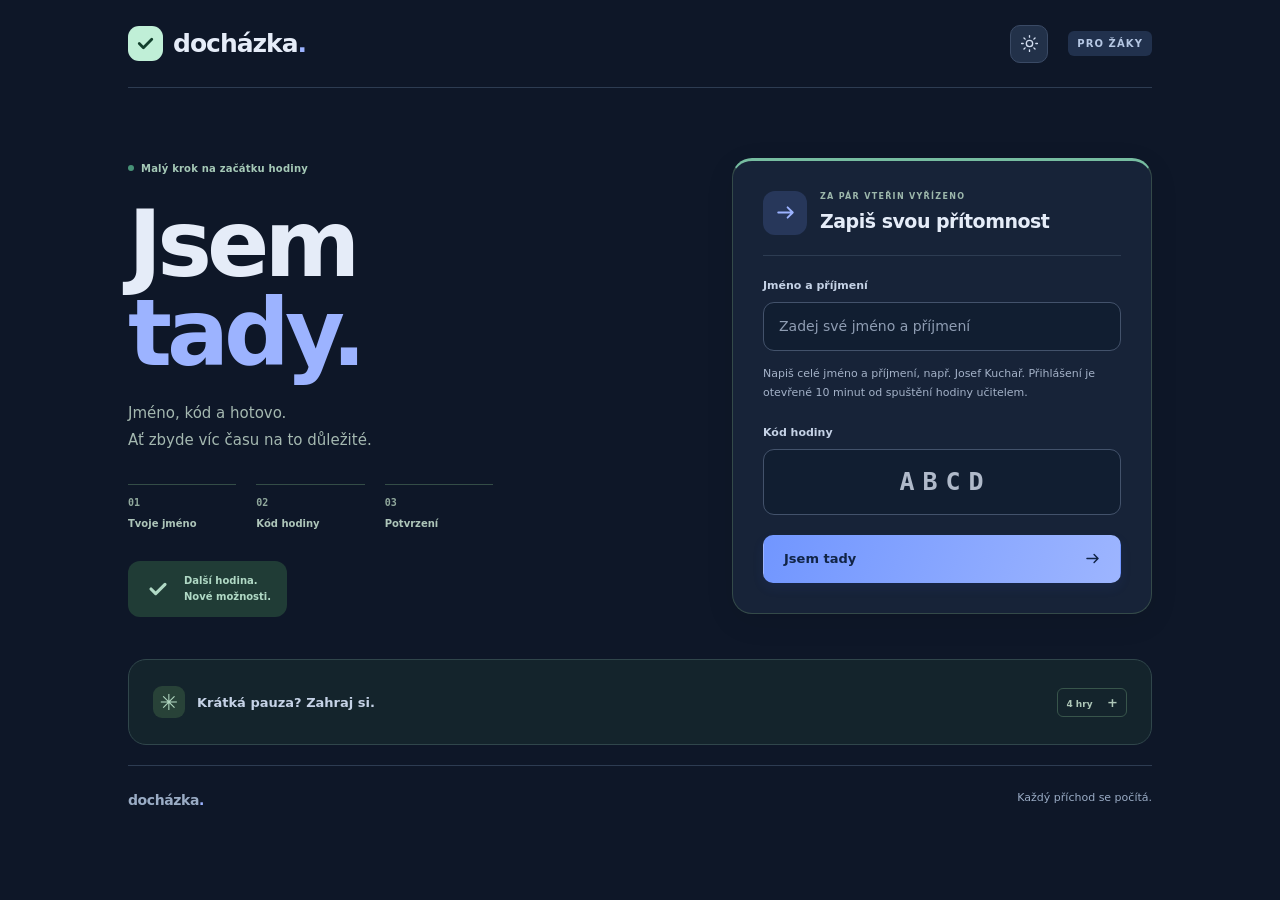
==== commit 423946e2: "Minify browser scripts and polish the student check-in form" ====
--- a/index.html
+++ b/index.html
@@ -4,7 +4,7 @@
   <meta charset="UTF-8">
   <meta name="viewport" content="width=device-width, initial-scale=1.0">
   <title>Docházka</title>
-  <script>(() => {const root = document.documentElement;const key = 'dochazka_theme';let theme = 'dark';try { if (localStorage.getItem(key) === 'light') theme = 'light'; } catch {}root.dataset.theme = theme;function updateButton() {const button = document.getElementById('theme-toggle');if (!button) return;const label = root.dataset.theme === 'dark' ? 'Přepnout na světlý vzhled' : 'Přepnout na tmavý vzhled';button.setAttribute('aria-label', label);button.setAttribute('title', label);button.setAttribute('aria-pressed', String(root.dataset.theme === 'dark'));}document.addEventListener('DOMContentLoaded', () => {updateButton();document.getElementById('theme-toggle')?.addEventListener('click', () => {theme = root.dataset.theme === 'dark' ? 'light' : 'dark';root.dataset.theme = theme;try { localStorage.setItem(key, theme); } catch {}updateButton();});});window.addEventListener('storage', event => {if (event.key !== key && event.key !== null) return;root.dataset.theme = event.newValue === 'light' ? 'light' : 'dark';updateButton();});})();</script>
+  <script>(()=>{const t=document.documentElement,e="dochazka_theme";let a="dark";try{"light"===localStorage.getItem(e)&&(a="light")}catch{}function d(){const e=document.getElementById("theme-toggle");if(!e)return;const a="dark"===t.dataset.theme?"Přepnout na světlý vzhled":"Přepnout na tmavý vzhled";e.setAttribute("aria-label",a),e.setAttribute("title",a),e.setAttribute("aria-pressed",String("dark"===t.dataset.theme))}t.dataset.theme=a,document.addEventListener("DOMContentLoaded",()=>{d(),document.getElementById("theme-toggle")?.addEventListener("click",()=>{a="dark"===t.dataset.theme?"light":"dark",t.dataset.theme=a;try{localStorage.setItem(e,a)}catch{}d()})}),window.addEventListener("storage",a=>{a.key!==e&&null!==a.key||(t.dataset.theme="light"===a.newValue?"light":"dark",d())})})();</script>
   <link rel="stylesheet" href="/style.css">
 </head>
 <body class="student-page">
@@ -30,7 +30,7 @@
     <input id="student-password" name="student-password" type="password" autocomplete="off" aria-describedby="student-password-help">
     <p id="student-password-help" class="muted">Heslo ti předá učitel. Je tvoje, nesdílej ho s ostatními.</p>
   </div>
-  <button id="btn" onclick="checkIn()">Jsem tady</button>
+  <button id="btn" onclick="checkIn()"><span>Jsem tady</span><svg viewBox="0 0 24 24" fill="none" aria-hidden="true"><path d="M5 12h14m-5-5 5 5-5 5" stroke="currentColor" stroke-width="1.8" stroke-linecap="round" stroke-linejoin="round"/></svg></button>
   
   <div id="message" role="status"></div>
   </main>
@@ -44,82 +44,8 @@
       <div id="arcade-root"></div>
     </details>
   </section>
-  <script>
-    (() => {
-      const panel=document.getElementById('games-panel'), status=document.getElementById('arcade-status'), retry=document.getElementById('arcade-retry');
-      let loaded=false, loading=false;
-      async function openArcade(){
-        if(loaded||loading)return;
-        loading=true;status.hidden=false;status.textContent='Připravuji herní pauzu…';retry.hidden=true;
-        try {const module=await import('/games.js');await module.initArcade(document.getElementById('arcade-root'),panel);loaded=true;status.hidden=true;}
-        catch {status.textContent='Hry se nepodařilo načíst. Zápis docházky funguje dál.';retry.hidden=false;}
-        finally {loading=false;}
-      }
-      panel.addEventListener('toggle',()=>{if(panel.open)openArcade();});retry.addEventListener('click',openArcade);
-    })();
-  </script>
+  <script>(()=>{const e=document.getElementById("games-panel"),t=document.getElementById("arcade-status"),n=document.getElementById("arcade-retry");let d=!1,a=!1;async function i(){if(!d&&!a){a=!0,t.hidden=!1,t.textContent="Připravuji herní pauzu…",n.hidden=!0;try{const n=await(import("/games.js"));await n.initArcade(document.getElementById("arcade-root"),e),d=!0,t.hidden=!0}catch{t.textContent="Hry se nepodařilo načíst. Zápis docházky funguje dál.",n.hidden=!1}finally{a=!1}}}e.addEventListener("toggle",()=>{e.open&&i()}),n.addEventListener("click",i)})();</script>
   <footer class="site-footer"><span>docházka<span class="brand-dot">.</span></span><span>Každý příchod se počítá.</span></footer>
-  <script>
-    // Zkontroluj, jestli už se z tohoto počítače na aktuální kód zapsal
-    function alreadyCheckedIn(code) {
-      const saved = localStorage.getItem('dochazka_code');
-      return saved === code.toUpperCase();
-    }
-
-    function requireStudentPassword(required){
-      document.getElementById('student-password-field').hidden=!required;
-      document.getElementById('student-password').required=required;
-    }
-    fetch('/api/checkin',{cache:'no-store'}).then(res=>res.ok?res.json():null).then(data=>{if(data)requireStudentPassword(data.passwordRequired);}).catch(()=>{});
-    async function checkIn() {
-      const name = document.getElementById('name').value.trim();
-      const code = document.getElementById('code').value.trim().toUpperCase();
-      const studentPassword=document.getElementById('student-password').value;
-      const message = document.getElementById('message');
-      const btn = document.getElementById('btn');
-
-      if (!name || !code) {
-        message.textContent = 'Vyplň jméno, příjmení a kód hodiny';
-        message.style.color = 'red';
-        return;
-      }
-
-      if(document.getElementById('student-password').required&&!studentPassword){message.textContent='Zadej své osobní heslo od učitele.';message.style.color='red';document.getElementById('student-password').focus();return;}
-
-      if (alreadyCheckedIn(code)) {
-        message.textContent = 'Z tohoto počítače už jsi zapsán';
-        message.style.color = 'orange';
-        btn.disabled = true;
-        return;
-      }
-
-      try {
-        const res = await fetch('/api/checkin', {
-          method: 'POST',
-          headers: { 'Content-Type': 'application/json' },
-          body: JSON.stringify({ name, code, studentPassword })
-        });
-
-        const data = await res.json();
-
-        if (res.ok) {
-          // Ulož, že z tohoto počítače už byl tento kód použit
-          localStorage.setItem('dochazka_code', code);
-          
-          document.getElementById('student-password').value='';
-          message.textContent = 'Úspěšně zapsáno!';
-          message.style.color = 'green';
-          btn.disabled = true;
-        } else {
-          if(data.passwordRequired){requireStudentPassword(true);document.getElementById('student-password').focus();}
-          message.textContent = data.error || 'Chyba';
-          message.style.color = 'red';
-        }
-      } catch (err) {
-        message.textContent = 'Chyba připojení';
-        message.style.color = 'red';
-      }
-    }
-  </script>
+  <script>function alreadyCheckedIn(e){return localStorage.getItem("dochazka_code")===e.toUpperCase()}function requireStudentPassword(e){document.getElementById("student-password-field").hidden=!e,document.getElementById("student-password").required=e}async function checkIn(){const e=document.getElementById("name").value.trim(),t=document.getElementById("code").value.trim().toUpperCase(),o=document.getElementById("student-password").value,n=document.getElementById("message"),d=document.getElementById("btn");if(!e||!t)return n.textContent="Vyplň jméno, příjmení a kód hodiny",void(n.style.color="red");if(document.getElementById("student-password").required&&!o)return n.textContent="Zadej své osobní heslo od učitele.",n.style.color="red",void document.getElementById("student-password").focus();if(alreadyCheckedIn(t))return n.textContent="Z tohoto počítače už jsi zapsán",n.style.color="orange",void(d.disabled=!0);try{const s=await fetch("/api/checkin",{method:"POST",headers:{"Content-Type":"application/json"},body:JSON.stringify({name:e,code:t,studentPassword:o})}),r=await s.json();s.ok?(localStorage.setItem("dochazka_code",t),document.getElementById("student-password").value="",n.textContent="Úspěšně zapsáno!",n.style.color="green",d.disabled=!0):(r.passwordRequired&&(requireStudentPassword(!0),document.getElementById("student-password").focus()),n.textContent=r.error||"Chyba",n.style.color="red")}catch(e){n.textContent="Chyba připojení",n.style.color="red"}}fetch("/api/checkin",{cache:"no-store"}).then(e=>e.ok?e.json():null).then(e=>{e&&requireStudentPassword(e.passwordRequired)}).catch(()=>{});</script>
 </body>
 </html>
--- a/style.css
+++ b/style.css
@@ -12,3 +12,5 @@
 #student-password-tools,#my-password-tools{padding:16px;border-radius:12px;box-shadow:none}#student-password-tools label,#my-password-tools label{font-size:11px;margin-top:12px}#student-password-tools input,#my-password-tools input{font-size:12px;padding:10px;margin-bottom:12px}#student-password-tools select{width:100%;font-size:11px;margin-top:6px}#student-password-tools button,#my-password-tools button{font-size:11px;width:100%;margin-top:8px}#student-password-tools p.muted,#my-password-tools p.muted{margin:10px 0;font-size:11px;line-height:1.6}#student-password-badge{display:block;font-size:10px;margin-top:4px}#student-password-tools .checkbox-label{font-weight:450}#student-password-tools .checkbox-label input{width:17px;margin-top:2px}#student-password-help{font-size:11px;margin-bottom:16px}@media(max-width:760px){#dashboard #student-password-tools{order:7}#dashboard #my-password-tools{order:8}}
 
 .role-options{display:grid;grid-template-columns:1fr 1fr;gap:12px;margin-top:24px}.role-options button{min-height:52px}
+
+.student-page .checkin-card{border-top:3px solid #91ccb0;box-shadow:0 8px 30px #244d3810}.student-page .form-heading{padding-bottom:20px;border-bottom:1px solid var(--line);margin-bottom:22px}.student-page .checkin-card input{border-radius:11px}.student-page #btn{background:linear-gradient(110deg,#2d52cd,#5278eb);color:#fff;justify-content:space-between;padding-left:20px;padding-right:18px;box-shadow:0 5px 12px #3158da18}.student-page #btn:hover{background:linear-gradient(110deg,#2546b6,#4269db)}.student-page #btn svg{width:19px;height:19px}.student-page #btn:disabled{box-shadow:none}.student-page #message:not(:empty){padding:13px 14px;border:1px solid var(--line);border-radius:10px;background:var(--surface);font-size:12px;line-height:1.6}.student-page #message[style*="green"]{background:var(--green-soft);color:var(--green)!important;border-color:#74ad8b70}.student-page #message[style*="red"]{background:var(--rose-soft);color:var(--rose)!important;border-color:#ba7f9270}.student-page #message[style*="orange"]{background:#fff3db;color:#84520a!important;border-color:#d8b36c70}html[data-theme=dark] .student-page .checkin-card{border-top-color:#77bda1;box-shadow:0 8px 30px #00000015}html[data-theme=dark] .student-page #btn{background:linear-gradient(110deg,#7196ff,#9db5ff);color:#112446}html[data-theme=dark] .student-page #btn:hover{background:linear-gradient(110deg,#8eacff,#bbcdff)}html[data-theme=dark] .student-page #message[style*="orange"]{background:#3c311f;color:#ffda9b!important}
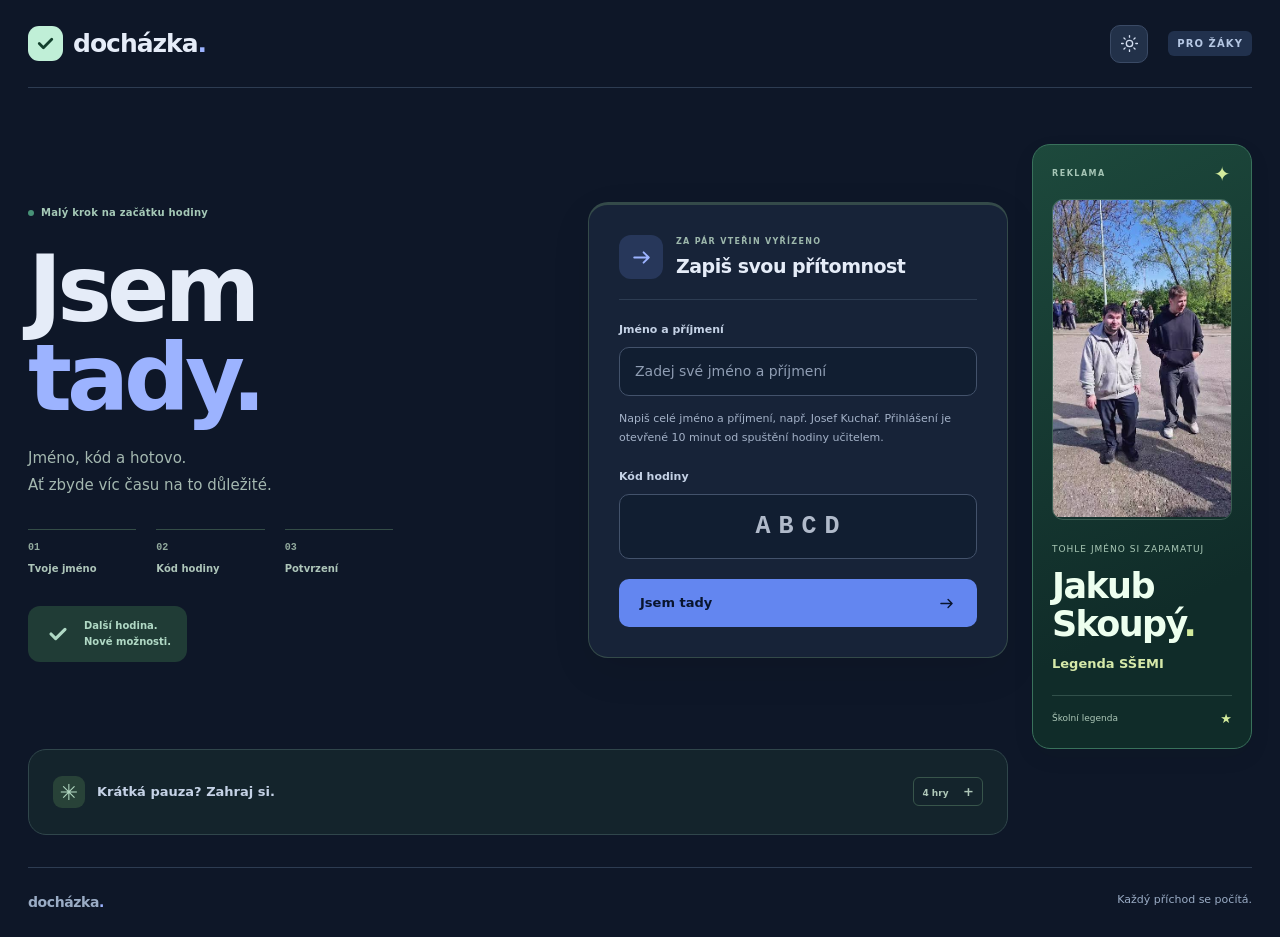
==== commit e97057c0: "Add student-only Jakub Skoupy photo card and repair shared stylesheet" ====
--- a/index.html
+++ b/index.html
@@ -36,6 +36,14 @@
   </main>
   </div>
 
+  <aside class="legend-ad" aria-label="Reklama: Jakub Skoupý, legenda SŠEMI">
+    <div class="legend-ad-top"><span>REKLAMA</span><span aria-hidden="true">✦</span></div>
+    <a class="legend-ad-art legend-ad-photo" href="/assets/skoupy.jpg" target="_blank" rel="noopener" aria-label="Otevřít fotografii"><img src="/assets/skoupy.jpg" width="415" height="739" loading="lazy" decoding="async" alt="Fotografie k reklamě Jakuba Skoupého"></a>
+    <p class="legend-ad-eyebrow">Tohle jméno si zapamatuj</p>
+    <h2>Jakub<br> Skoupý<span>.</span></h2>
+    <p class="legend-ad-caption">Legenda SŠEMI</p>
+    <div class="legend-ad-bottom"><span>Školní legenda</span><span aria-hidden="true">★</span></div>
+  </aside>
   <section class="card games-card">
     <details id="games-panel"><summary><span class="games-summary-title"><span class="games-symbol" aria-hidden="true">✳</span><span>Krátká pauza? Zahraj si.</span></span><span class="games-count">4 hry</span></summary>
       <p class="muted">Nejdřív docházka. Potom tvůj další rekord.</p>
--- a/style.css
+++ b/style.css
@@ -12,5 +12,6 @@
 #student-password-tools,#my-password-tools{padding:16px;border-radius:12px;box-shadow:none}#student-password-tools label,#my-password-tools label{font-size:11px;margin-top:12px}#student-password-tools input,#my-password-tools input{font-size:12px;padding:10px;margin-bottom:12px}#student-password-tools select{width:100%;font-size:11px;margin-top:6px}#student-password-tools button,#my-password-tools button{font-size:11px;width:100%;margin-top:8px}#student-password-tools p.muted,#my-password-tools p.muted{margin:10px 0;font-size:11px;line-height:1.6}#student-password-badge{display:block;font-size:10px;margin-top:4px}#student-password-tools .checkbox-label{font-weight:450}#student-password-tools .checkbox-label input{width:17px;margin-top:2px}#student-password-help{font-size:11px;margin-bottom:16px}@media(max-width:760px){#dashboard #student-password-tools{order:7}#dashboard #my-password-tools{order:8}}
 
 .role-options{display:grid;grid-template-columns:1fr 1fr;gap:12px;margin-top:24px}.role-options button{min-height:52px}
-
-.student-page .checkin-card{border-top:3px solid #91ccb0;box-shadow:0 8px 30px #244d3810}.student-page .form-heading{padding-bottom:20px;border-bottom:1px solid var(--line);margin-bottom:22px}.student-page .checkin-card input{border-radius:11px}.student-page #btn{background:linear-gradient(110deg,#2d52cd,#5278eb);color:#fff;justify-content:space-between;padding-left:20px;padding-right:18px;box-shadow:0 5px 12px #3158da18}.student-page #btn:hover{background:linear-gradient(110deg,#2546b6,#4269db)}.student-page #btn svg{width:19px;height:19px}.student-page #btn:disabled{box-shadow:none}.student-page #message:not(:empty){padding:13px 14px;border:1px solid var(--line);border-radius:10px;background:var(--surface);font-size:12px;line-height:1.6}.student-page #message[style*="green"]{background:var(--green-soft);color:var(--green)!important;border-color:#74ad8b70}.student-page #message[style*="red"]{background:var(--rose-soft);color:var(--rose)!important;border-color:#ba7f9270}.student-page #message[style*="orange"]{background:#fff3db;color:#84520a!important;border-color:#d8b36c70}html[data-theme=dark] .student-page .checkin-card{border-top-color:#77bda1;box-shadow:0 8px 30px #00000015}html[data-theme=dark] .student-page #btn{background:linear-gradient(110deg,#7196ff,#9db5ff);color:#112446}html[data-theme=dark] .student-page #btn:hover{background:linear-gradient(110deg,#8eacff,#bbcdff)}html[data-theme=dark] .student-page #message[style*="orange"]{background:#3c311f;color:#ffda9b!important}
+.student-page:has(.legend-ad){max-width:1320px;display:grid;grid-template-columns:minmax(0,1fr) 220px;column-gap:24px}.student-page:has(.legend-ad)>.site-header,.student-page:has(.legend-ad)>.site-footer{grid-column:1/-1}.student-page:has(.legend-ad)>.student-layout,.student-page:has(.legend-ad)>.games-card{grid-column:1}.legend-ad{grid-column:2;grid-row:2;align-self:start;margin-top:56px;overflow:hidden;position:relative;border:1px solid #39715b;border-radius:18px;padding:19px;background:linear-gradient(155deg,#1d493c,#102c29 75%);color:#eaffed;box-shadow:0 8px 22px #071e1710}.legend-ad-top{display:flex;justify-content:space-between;align-items:center;color:#a6c6b6;font-size:8px;letter-spacing:1.5px;font-weight:650}.legend-ad-top>span:last-child{color:#d3eb9c;font-size:20px;line-height:1}.legend-ad-art{height:135px;display:grid;place-items:center;position:relative;margin:12px 0 23px}.legend-ad-orbit{position:absolute;width:120px;height:120px;border:1px solid #a2d1af4d;border-radius:50%;transform:rotate(-22deg) scaleX(1.3)}.legend-ad-initials{display:grid;place-items:center;width:95px;height:95px;border:1px solid #b2d2a33d;border-radius:26px;transform:rotate(-8deg);background:#b1d99e12;font-size:48px;letter-spacing:-5px;font-weight:800;color:#d9f0b3}.legend-ad-spark{position:absolute;right:7px;top:0;font-size:42px;line-height:1;color:#c6e3a1}.legend-ad .legend-ad-eyebrow{font-size:9px;letter-spacing:1px;line-height:1.6;color:#aac9b7;text-transform:uppercase;margin:0 0 12px}.legend-ad h2{font-size:35px;font-weight:800;line-height:1.08;letter-spacing:-1.6px;color:#edffef;margin:0}.legend-ad h2>span{color:#d2eb9c}.legend-ad .legend-ad-caption{color:#d6e9a9;font-size:13px;font-weight:650;margin:10px 0 22px}.legend-ad-bottom{display:flex;align-items:center;justify-content:space-between;border-top:1px solid #93bcab40;padding-top:13px;color:#adc8b8;font-size:9px}.legend-ad-bottom>span:last-child{color:#d2eb9c;font-size:13px}@media(max-width:1150px){.student-page:has(.legend-ad){max-width:1080px;display:block}.legend-ad{margin:0 0 24px;padding:18px 22px;display:grid;grid-template-columns:85px 1fr auto;column-gap:18px;align-items:center}.legend-ad-top{grid-column:3;grid-row:1;align-self:start}.legend-ad-top>span:last-child{display:none}.legend-ad-art{grid-column:1;grid-row:1/span 3;height:85px;margin:0}.legend-ad-orbit{width:65px;height:65px}.legend-ad-initials{width:62px;height:62px;font-size:34px;border-radius:18px}.legend-ad-spark{font-size:25px;right:0}.legend-ad .legend-ad-eyebrow{grid-column:2;grid-row:1;margin:0 0 3px;font-size:8px}.legend-ad h2{grid-column:2;grid-row:2;font-size:28px;letter-spacing:-1px}.legend-ad h2 br{display:none}.legend-ad .legend-ad-caption{grid-column:2;grid-row:3;margin:5px 0 0;font-size:12px}.legend-ad-bottom{display:none}}@media(max-width:600px){.student-page:has(.legend-ad){max-width:480px}.legend-ad{padding:17px;grid-template-columns:65px minmax(0,1fr);gap:0 15px}.legend-ad-top{position:absolute;right:13px;top:10px;font-size:6px;letter-spacing:.7px}.legend-ad-art{height:75px}.legend-ad h2{font-size:25px;line-height:1.2}.legend-ad .legend-ad-eyebrow{font-size:7px;letter-spacing:.5px;padding-right:25px}.legend-ad-orbit{width:58px;height:58px}.legend-ad-initials{width:55px;height:55px;font-size:30px}.legend-ad-spark{font-size:20px;right:-4px;top:2px}}
+.student-page .checkin-card{border-top:3px solid #91ccb0}.student-page .form-heading{padding-bottom:20px;border-bottom:1px solid var(--line);margin-bottom:22px}.student-page #btn{justify-content:space-between;padding:12px 20px}.student-page #btn svg{width:19px;height:19px}.student-page #message:not(:empty){padding:13px 14px;border:1px solid var(--line);border-radius:10px;background:var(--surface);font-size:12px;line-height:1.6}
+.legend-ad-art.legend-ad-photo{display:block;height:auto;aspect-ratio:415/739;margin:15px 0 22px;border-radius:11px;overflow:hidden;border:1px solid #8db39e55;line-height:0}.legend-ad-photo img{display:block;width:100%;height:auto;aspect-ratio:415/739;object-fit:contain}.legend-ad-photo:focus-visible{outline:3px solid #c6e3a1;outline-offset:3px}@media(max-width:1150px){.legend-ad-art.legend-ad-photo{width:75px;height:auto;margin:0;align-self:center;grid-row:1/span 3}}@media(max-width:600px){.legend-ad-art.legend-ad-photo{width:65px;margin:0}}
